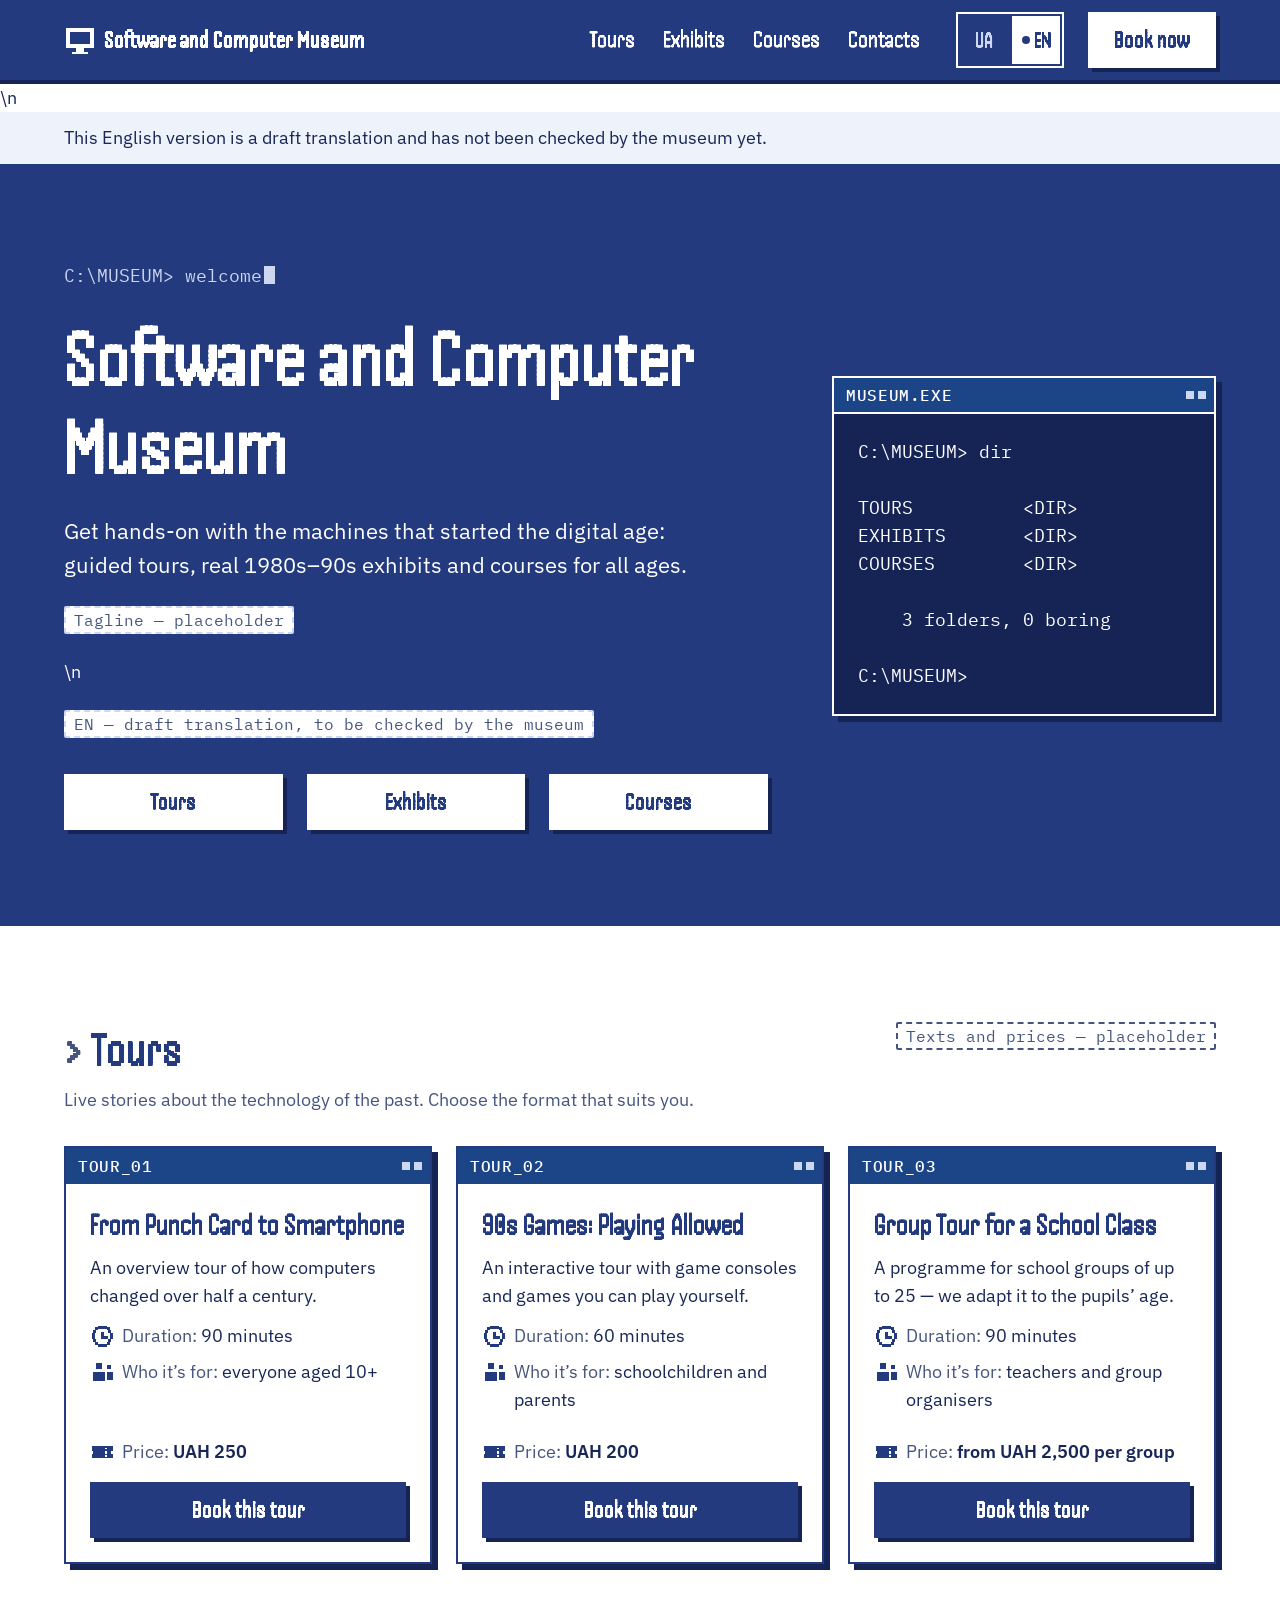
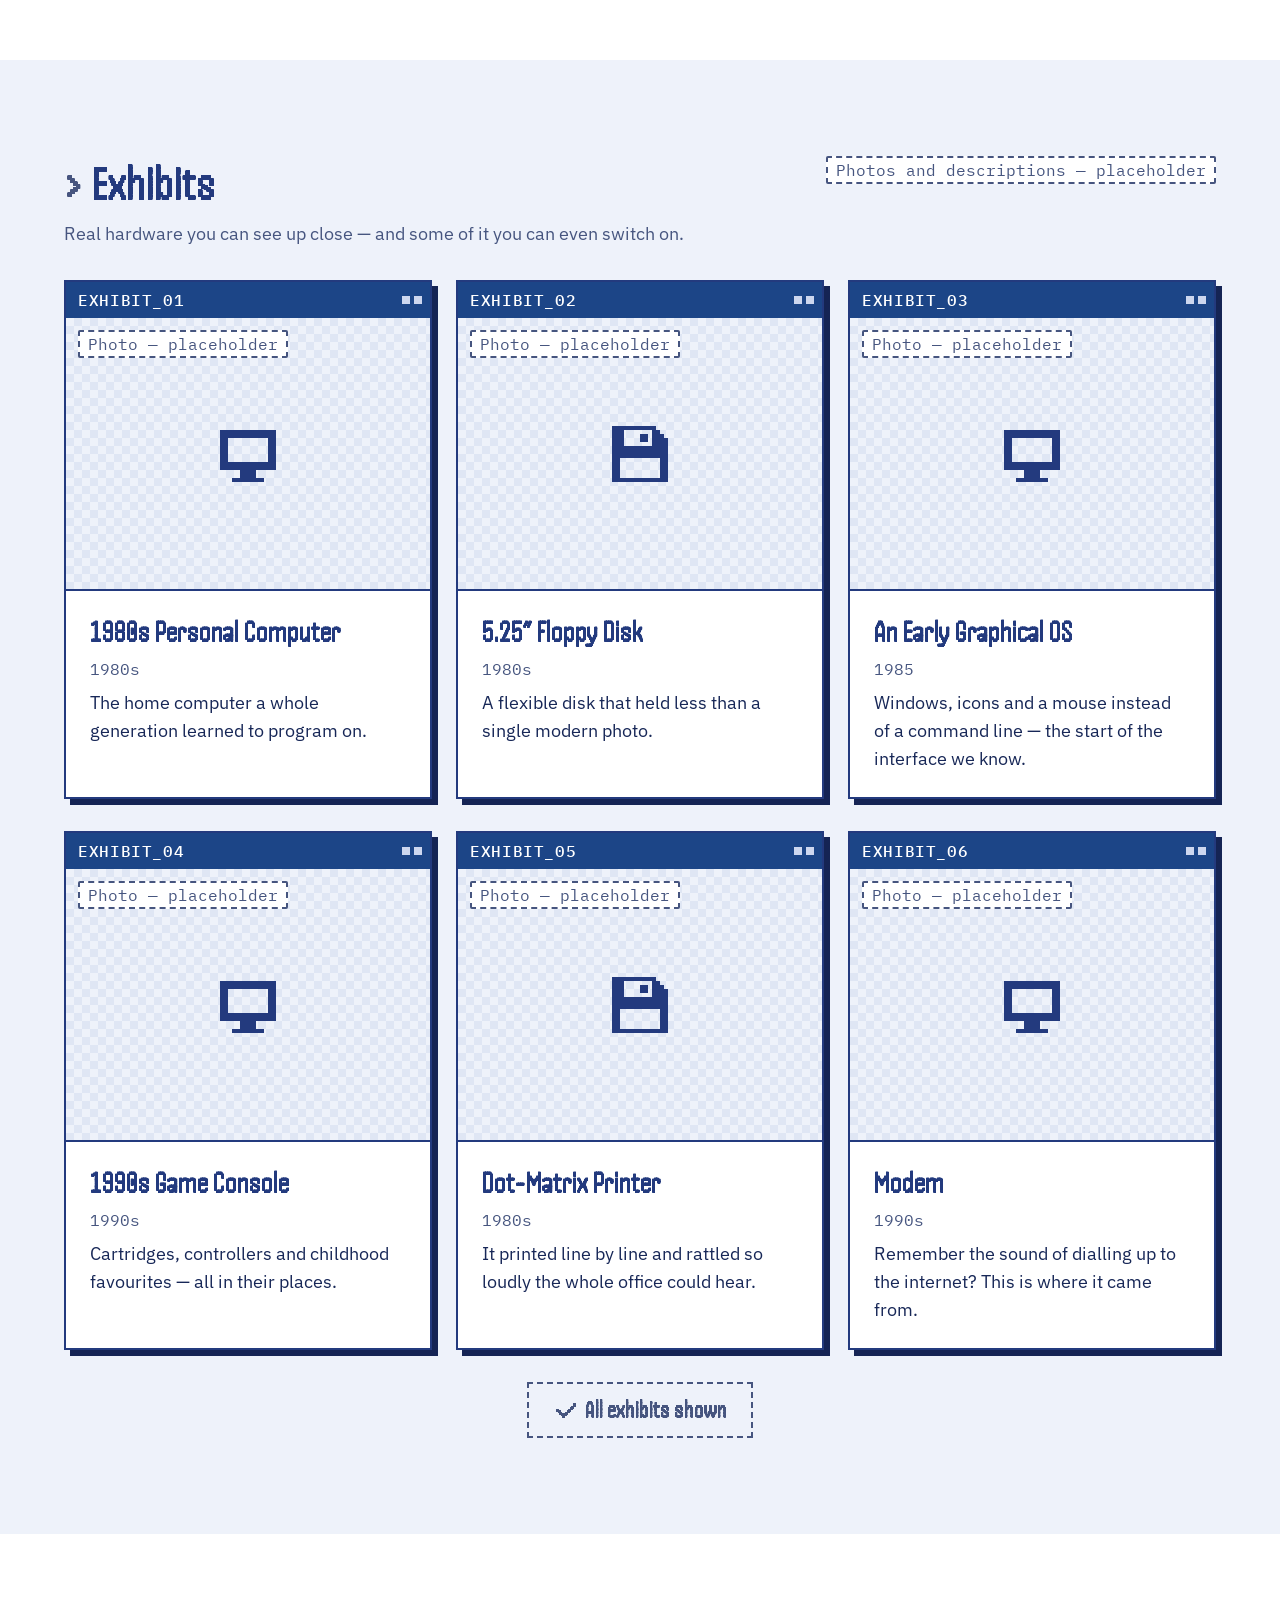
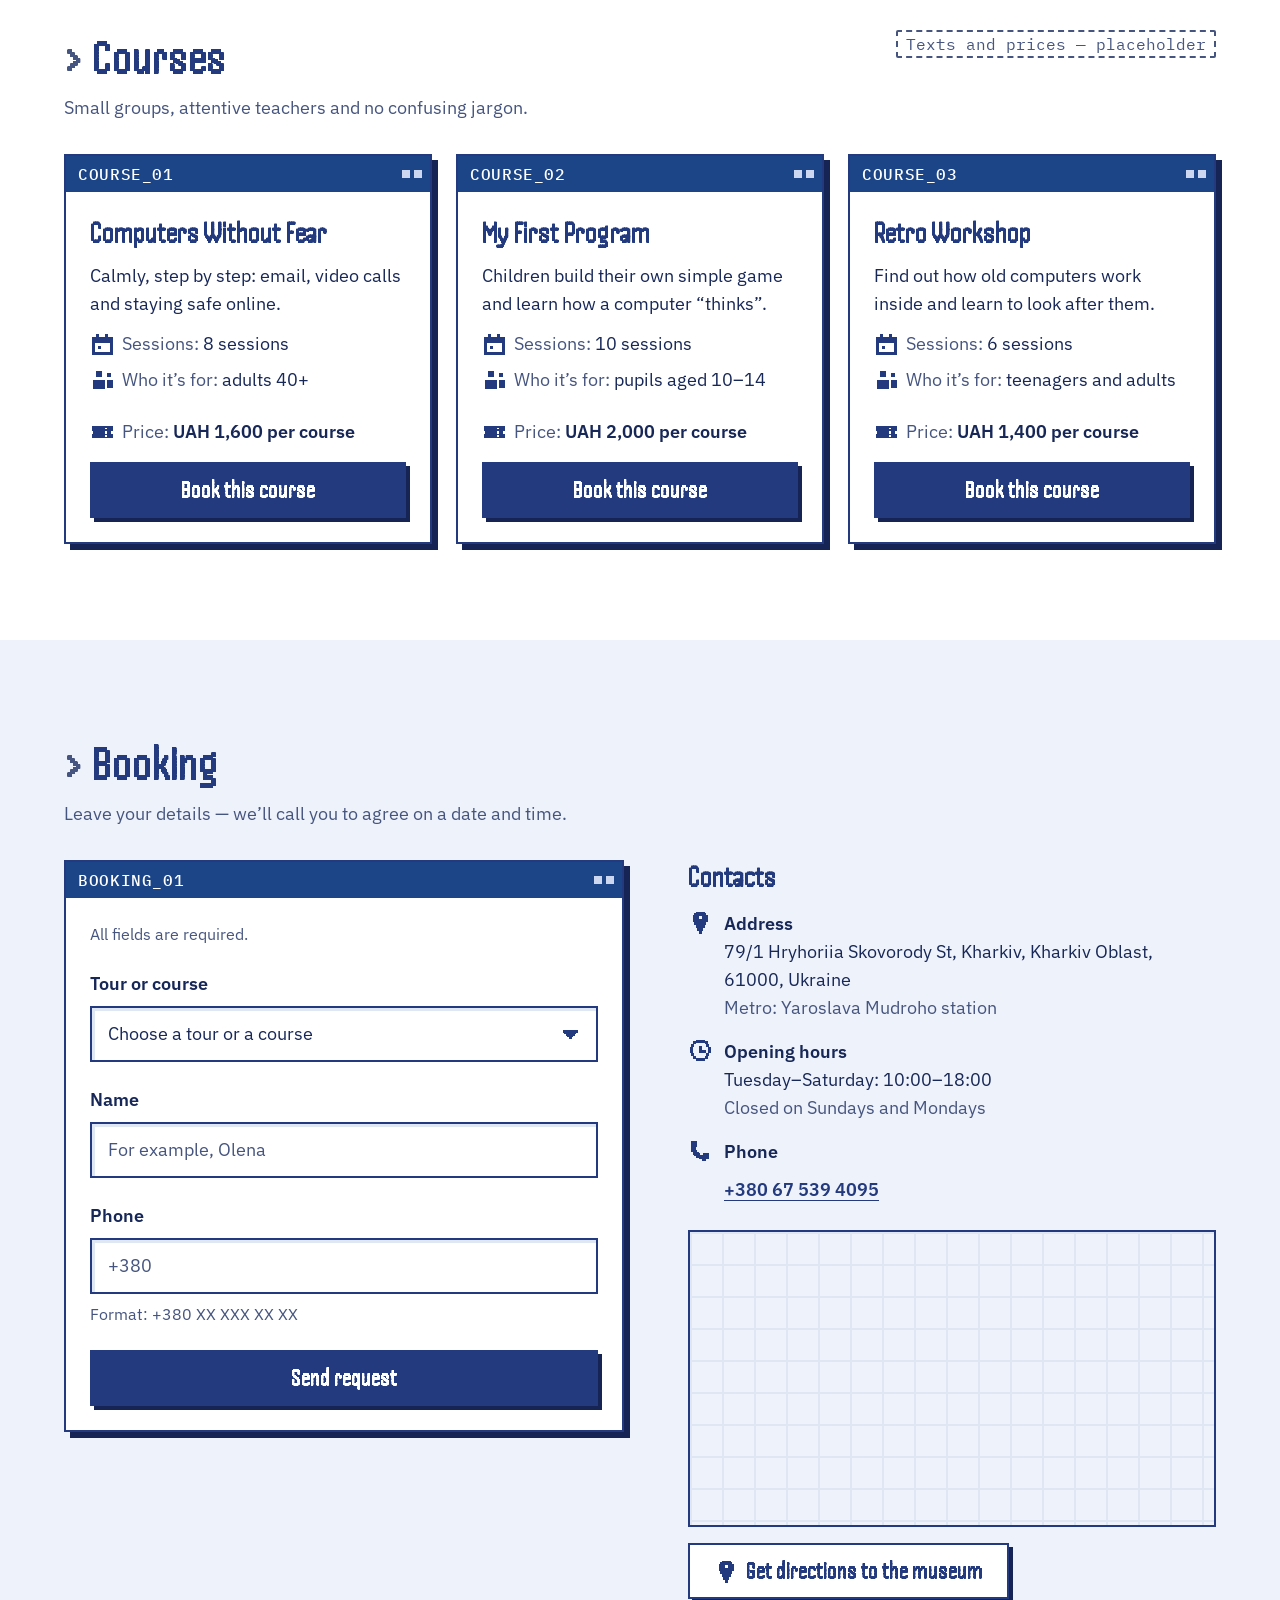
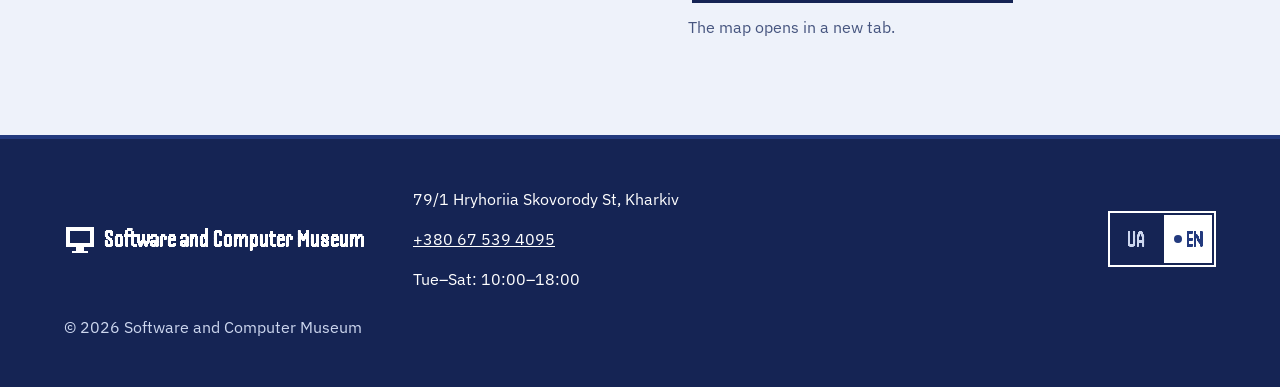
==== en/index.html @ 9ea46cd3 "Перша версія сторінки музею" ====
<!doctype html>
<html lang="en">
<head>
  <meta charset="utf-8">
  <meta name="viewport" content="width=device-width, initial-scale=1">
  <title>Software and Computer Museum — tours, exhibits and courses</title>
  <meta name="description" content="Guided tours, real 1980s–90s exhibits and courses for all ages at the Software and Computer Museum.">
  <link rel="alternate" hreflang="uk" href="../index.html">
  <link rel="alternate" hreflang="en" href="index.html">
  <link rel="preconnect" href="https://fonts.googleapis.com">
  <link rel="preconnect" href="https://fonts.gstatic.com" crossorigin>
  <link rel="stylesheet" href="https://fonts.googleapis.com/css2?family=IBM+Plex+Mono:wght@400;500&family=IBM+Plex+Sans:wght@400;600&family=Handjet:wght@400..700&display=swap">
  <link rel="stylesheet" href="../css/tokens.css">
  <link rel="stylesheet" href="../css/bundle.css">
  <link rel="stylesheet" href="../css/site.css">
  <script src="../js/nav.js" defer></script>
  <script src="../js/exhibits.js" defer></script>
  <script src="../js/signup.js" defer></script>
</head>
<body>
<div class="scm" id="top">
<a class="mus-skip" href="#main">Skip to main content</a>

<!-- ============ 1. Шапка ============ -->
<header class="scm-header scm-on-brand">
  <div class="scm-header__inner">
    <a class="scm-logo" href="#top" aria-label="Software and Computer Museum — back to top">
      <svg class="mus-ico mus-ico--lg" viewBox="0 0 16 16" fill="currentColor" aria-hidden="true"><path d="M1 2h14v10H1zM3 4v6h10V4zM6 12h4v2H6zM4 14h8v1H4z"/></svg>
      <span>Software and Computer Museum</span>
    </a>
    <nav class="scm-nav" aria-label="Page sections">
      <a href="#tours">Tours</a>
      <a href="#exhibits">Exhibits</a>
      <a href="#courses">Courses</a>
      <a href="#contacts">Contacts</a>
    </nav>
    <div class="scm-lang" role="group" aria-label="Site language">
      <a href="../index.html" hreflang="uk" lang="uk" aria-label="UA — Ukrainian">UA</a>
      <a href="index.html" aria-current="page" aria-label="EN — English">EN</a>
    </div>
    <a class="scm-btn scm-btn--inverse scm-header__cta" href="#signup" aria-label="Book a tour or a course">Book now</a>
    <button type="button" class="scm-btn scm-btn--inverse scm-menu-btn" aria-expanded="false" aria-controls="mobile-nav">
      <svg class="mus-ico" viewBox="0 0 16 16" fill="currentColor" aria-hidden="true"><path d="M2 3h12v2H2zM2 7h12v2H2zM2 11h12v2H2z"/></svg>
      <span>Menu</span>
    </button>
  </div>
  <nav class="mus-mobile-nav" id="mobile-nav" aria-label="Menu" hidden>
    <a href="#tours">Tours</a>
    <a href="#exhibits">Exhibits</a>
    <a href="#courses">Courses</a>
    <a href="#contacts">Contacts</a>
    <a href="#signup">Book a tour or a course</a>
  </nav>
</header>

<main id="main" tabindex="-1">\n<p class="mus-lang-note">This English version is a draft translation and has not been checked by the museum yet.</p>

<!-- ============ 2. Перший екран ============ -->
<section class="scm-hero scm-on-brand" aria-labelledby="hero-title">
  <div class="mus-hero-grid">
    <div class="scm-hero__inner">
      <p class="scm-prompt" aria-hidden="true">C:\MUSEUM&gt; welcome<span class="scm-cursor"></span></p>
      <h1 class="scm-hero__title" id="hero-title">Software and Computer Museum</h1>
      <p class="scm-hero__lead">Get hands-on with the machines that started the digital age: guided tours, real 1980s–90s exhibits and courses for all ages.</p>
      <span class="scm-placeholder-tag">Tagline — placeholder</span>\n      <span class="scm-placeholder-tag">EN — draft translation, to be checked by the museum</span>
      <div class="scm-hero__actions">
        <a class="scm-btn scm-btn--inverse" href="#tours">Tours</a>
        <a class="scm-btn scm-btn--inverse" href="#exhibits">Exhibits</a>
        <a class="scm-btn scm-btn--inverse" href="#courses">Courses</a>
      </div>
    </div>
    <div class="scm-window mus-terminal" aria-hidden="true">
      <div class="scm-window__bar"><span>MUSEUM.EXE</span><span class="scm-window__controls"><span></span><span></span></span></div>
<pre>C:\MUSEUM&gt; dir

TOURS          &lt;DIR&gt;
EXHIBITS       &lt;DIR&gt;
COURSES        &lt;DIR&gt;

    3 folders, 0 boring

C:\MUSEUM&gt; </pre>
    </div>
  </div>
</section>

<!-- ============ 3. Екскурсії ============ -->
<section class="scm-section" id="tours" aria-labelledby="tours-title">
  <div class="scm-container">
    <div class="mus-head-row">
      <div class="scm-section__head">
        <h2 class="scm-section__title" id="tours-title">Tours</h2>
        <p class="scm-section__lead">Live stories about the technology of the past. Choose the format that suits you.</p>
      </div>
      <span class="scm-placeholder-tag">Texts and prices — placeholder</span>
    </div>
    <div class="scm-grid">

      <article class="scm-window">
        <div class="scm-window__bar" aria-hidden="true"><span>TOUR_01</span><span class="scm-window__controls"><span></span><span></span></span></div>
        <div class="scm-window__body">
          <h3 class="scm-window__title">From Punch Card to Smartphone</h3>
          <p>An overview tour of how computers changed over half a century.</p>
          <ul class="scm-meta">
            <li><svg class="mus-ico" viewBox="0 0 16 16" fill="currentColor" aria-hidden="true"><path d="M5 1h6v1h2v2h1v2h1v4h-1v2h-1v2h-2v1H5v-1H3v-2H2v-2H1V6h1V4h1V2h2zM5 3v1H4v2H3v4h1v2h1v1h6v-1h1v-2h1V6h-1V4h-1V3zM7 5h2v3h3v2H7z"/></svg><span><span class="scm-meta__label">Duration:</span> 90 minutes</span></li>
            <li><svg class="mus-ico" viewBox="0 0 16 16" fill="currentColor" aria-hidden="true"><path d="M4 2h4v4H4zM2 8h8v6H2zM11 3h3v3h-3zM11 8h4v5h-4z"/></svg><span><span class="scm-meta__label">Who it’s for:</span> everyone aged 10+</span></li>
          </ul>
          <div class="scm-window__footer">
            <p class="scm-price"><svg class="mus-ico" viewBox="0 0 16 16" fill="currentColor" aria-hidden="true"><path d="M1 4h14v3h-1v2h1v3H1V9h1V7H1zM10 5v1h1V5zM10 7v2h1V7zM10 10v1h1v-1z"/></svg><span><span class="scm-meta__label">Price:</span> UAH 250</span></p>
            <a class="scm-btn scm-btn--primary scm-btn--block" href="#signup" data-direction="tour-1" aria-label="Book the tour “From Punch Card to Smartphone”">Book this tour</a>
          </div>
        </div>
      </article>

      <article class="scm-window">
        <div class="scm-window__bar" aria-hidden="true"><span>TOUR_02</span><span class="scm-window__controls"><span></span><span></span></span></div>
        <div class="scm-window__body">
          <h3 class="scm-window__title">90s Games: Playing Allowed</h3>
          <p>An interactive tour with game consoles and games you can play yourself.</p>
          <ul class="scm-meta">
            <li><svg class="mus-ico" viewBox="0 0 16 16" fill="currentColor" aria-hidden="true"><path d="M5 1h6v1h2v2h1v2h1v4h-1v2h-1v2h-2v1H5v-1H3v-2H2v-2H1V6h1V4h1V2h2zM5 3v1H4v2H3v4h1v2h1v1h6v-1h1v-2h1V6h-1V4h-1V3zM7 5h2v3h3v2H7z"/></svg><span><span class="scm-meta__label">Duration:</span> 60 minutes</span></li>
            <li><svg class="mus-ico" viewBox="0 0 16 16" fill="currentColor" aria-hidden="true"><path d="M4 2h4v4H4zM2 8h8v6H2zM11 3h3v3h-3zM11 8h4v5h-4z"/></svg><span><span class="scm-meta__label">Who it’s for:</span> schoolchildren and parents</span></li>
          </ul>
          <div class="scm-window__footer">
            <p class="scm-price"><svg class="mus-ico" viewBox="0 0 16 16" fill="currentColor" aria-hidden="true"><path d="M1 4h14v3h-1v2h1v3H1V9h1V7H1zM10 5v1h1V5zM10 7v2h1V7zM10 10v1h1v-1z"/></svg><span><span class="scm-meta__label">Price:</span> UAH 200</span></p>
            <a class="scm-btn scm-btn--primary scm-btn--block" href="#signup" data-direction="tour-2" aria-label="Book the tour “90s Games”">Book this tour</a>
          </div>
        </div>
      </article>

      <article class="scm-window">
        <div class="scm-window__bar" aria-hidden="true"><span>TOUR_03</span><span class="scm-window__controls"><span></span><span></span></span></div>
        <div class="scm-window__body">
          <h3 class="scm-window__title">Group Tour for a School Class</h3>
          <p>A programme for school groups of up to 25 — we adapt it to the pupils’ age.</p>
          <ul class="scm-meta">
            <li><svg class="mus-ico" viewBox="0 0 16 16" fill="currentColor" aria-hidden="true"><path d="M5 1h6v1h2v2h1v2h1v4h-1v2h-1v2h-2v1H5v-1H3v-2H2v-2H1V6h1V4h1V2h2zM5 3v1H4v2H3v4h1v2h1v1h6v-1h1v-2h1V6h-1V4h-1V3zM7 5h2v3h3v2H7z"/></svg><span><span class="scm-meta__label">Duration:</span> 90 minutes</span></li>
            <li><svg class="mus-ico" viewBox="0 0 16 16" fill="currentColor" aria-hidden="true"><path d="M4 2h4v4H4zM2 8h8v6H2zM11 3h3v3h-3zM11 8h4v5h-4z"/></svg><span><span class="scm-meta__label">Who it’s for:</span> teachers and group organisers</span></li>
          </ul>
          <div class="scm-window__footer">
            <p class="scm-price"><svg class="mus-ico" viewBox="0 0 16 16" fill="currentColor" aria-hidden="true"><path d="M1 4h14v3h-1v2h1v3H1V9h1V7H1zM10 5v1h1V5zM10 7v2h1V7zM10 10v1h1v-1z"/></svg><span><span class="scm-meta__label">Price:</span> from UAH 2,500 per group</span></p>
            <a class="scm-btn scm-btn--primary scm-btn--block" href="#signup" data-direction="tour-3" aria-label="Book the group tour for a school class">Book this tour</a>
          </div>
        </div>
      </article>

    </div>
  </div>
</section>

<!-- ============ 4. Експонати ============ -->
<section class="scm-section scm-section--tint" id="exhibits" aria-labelledby="exhibits-title">
  <div class="scm-container">
    <div class="mus-head-row">
      <div class="scm-section__head">
        <h2 class="scm-section__title" id="exhibits-title">Exhibits</h2>
        <p class="scm-section__lead">Real hardware you can see up close — and some of it you can even switch on.</p>
      </div>
      <span class="scm-placeholder-tag">Photos and descriptions — placeholder</span>
    </div>
    <div class="scm-grid" id="exhibits-grid">

      <article class="scm-window">
        <div class="scm-window__bar" aria-hidden="true"><span>EXHIBIT_01</span><span class="scm-window__controls"><span></span><span></span></span></div>
        <div class="mus-exhibit">
          <div class="scm-exhibit__photo" role="img" aria-label="A 1980s personal computer with keyboard and monitor on display at the museum"><span class="scm-placeholder-tag">Photo — placeholder</span><svg class="mus-ico mus-ico--xl" viewBox="0 0 16 16" fill="currentColor" aria-hidden="true"><path d="M1 2h14v10H1zM3 4v6h10V4zM6 12h4v2H6zM4 14h8v1H4z"/></svg></div>
          <div class="scm-window__body">
            <h3 class="scm-window__title">1980s Personal Computer</h3>
            <p class="scm-exhibit__year">1980s</p>
            <p>The home computer a whole generation learned to program on.</p>
          </div>
        </div>
      </article>

      <article class="scm-window">
        <div class="scm-window__bar" aria-hidden="true"><span>EXHIBIT_02</span><span class="scm-window__controls"><span></span><span></span></span></div>
        <div class="mus-exhibit">
          <div class="scm-exhibit__photo" role="img" aria-label="A 5.25″ floppy disk in a paper sleeve on display at the museum"><span class="scm-placeholder-tag">Photo — placeholder</span><svg class="mus-ico mus-ico--xl" viewBox="0 0 16 16" fill="currentColor" aria-hidden="true"><path d="M1 1h11v1h1v1h1v1h1v11H1zM4 2v4h7V2zM3 9v5h10V9zM8 3h2v2H8z"/></svg></div>
          <div class="scm-window__body">
            <h3 class="scm-window__title">5.25″ Floppy Disk</h3>
            <p class="scm-exhibit__year">1980s</p>
            <p>A flexible disk that held less than a single modern photo.</p>
          </div>
        </div>
      </article>

      <article class="scm-window">
        <div class="scm-window__bar" aria-hidden="true"><span>EXHIBIT_03</span><span class="scm-window__controls"><span></span><span></span></span></div>
        <div class="mus-exhibit">
          <div class="scm-exhibit__photo" role="img" aria-label="A computer screen with an early graphical operating system: windows, icons and a mouse pointer"><span class="scm-placeholder-tag">Photo — placeholder</span><svg class="mus-ico mus-ico--xl" viewBox="0 0 16 16" fill="currentColor" aria-hidden="true"><path d="M1 2h14v10H1zM3 4v6h10V4zM6 12h4v2H6zM4 14h8v1H4z"/></svg></div>
          <div class="scm-window__body">
            <h3 class="scm-window__title">An Early Graphical OS</h3>
            <p class="scm-exhibit__year">1985</p>
            <p>Windows, icons and a mouse instead of a command line — the start of the interface we know.</p>
          </div>
        </div>
      </article>

      <article class="scm-window">
        <div class="scm-window__bar" aria-hidden="true"><span>EXHIBIT_04</span><span class="scm-window__controls"><span></span><span></span></span></div>
        <div class="mus-exhibit">
          <div class="scm-exhibit__photo" role="img" aria-label="A 1990s game console with two controllers and a cartridge on display at the museum"><span class="scm-placeholder-tag">Photo — placeholder</span><svg class="mus-ico mus-ico--xl" viewBox="0 0 16 16" fill="currentColor" aria-hidden="true"><path d="M1 2h14v10H1zM3 4v6h10V4zM6 12h4v2H6zM4 14h8v1H4z"/></svg></div>
          <div class="scm-window__body">
            <h3 class="scm-window__title">1990s Game Console</h3>
            <p class="scm-exhibit__year">1990s</p>
            <p>Cartridges, controllers and childhood favourites — all in their places.</p>
          </div>
        </div>
      </article>

      <article class="scm-window">
        <div class="scm-window__bar" aria-hidden="true"><span>EXHIBIT_05</span><span class="scm-window__controls"><span></span><span></span></span></div>
        <div class="mus-exhibit">
          <div class="scm-exhibit__photo" role="img" aria-label="A dot-matrix printer with continuous perforated paper on display at the museum"><span class="scm-placeholder-tag">Photo — placeholder</span><svg class="mus-ico mus-ico--xl" viewBox="0 0 16 16" fill="currentColor" aria-hidden="true"><path d="M1 1h11v1h1v1h1v1h1v11H1zM4 2v4h7V2zM3 9v5h10V9zM8 3h2v2H8z"/></svg></div>
          <div class="scm-window__body">
            <h3 class="scm-window__title">Dot-Matrix Printer</h3>
            <p class="scm-exhibit__year">1980s</p>
            <p>It printed line by line and rattled so loudly the whole office could hear.</p>
          </div>
        </div>
      </article>

      <article class="scm-window">
        <div class="scm-window__bar" aria-hidden="true"><span>EXHIBIT_06</span><span class="scm-window__controls"><span></span><span></span></span></div>
        <div class="mus-exhibit">
          <div class="scm-exhibit__photo" role="img" aria-label="A 1990s external modem with a phone cable on display at the museum"><span class="scm-placeholder-tag">Photo — placeholder</span><svg class="mus-ico mus-ico--xl" viewBox="0 0 16 16" fill="currentColor" aria-hidden="true"><path d="M1 2h14v10H1zM3 4v6h10V4zM6 12h4v2H6zM4 14h8v1H4z"/></svg></div>
          <div class="scm-window__body">
            <h3 class="scm-window__title">Modem</h3>
            <p class="scm-exhibit__year">1990s</p>
            <p>Remember the sound of dialling up to the internet? This is where it came from.</p>
          </div>
        </div>
      </article>

      <!-- Add exhibits beyond six here with class mus-exhibit-extra and the hidden attribute:
           the "Show more exhibits" button reveals them (js/exhibits.js). -->
    </div>
    <div class="mus-more">
      <button type="button" class="scm-btn scm-btn--secondary" id="exhibits-more" aria-controls="exhibits-grid" aria-disabled="true"
              data-label-more="Show more exhibits" data-label-done="All exhibits shown">
        <svg class="mus-ico" viewBox="0 0 16 16" fill="currentColor" aria-hidden="true"><path d="M13 3h2v3h-1v1h-1v1h-1v1h-1v1h-1v1H9v1H8v1H6v-1H5v-1H4v-1H3V9H2V7h2v1h1v1h1v1h2V9h1V8h1V7h1V6h1V5h1z"/></svg>
        <span>All exhibits shown</span>
      </button>
    </div>
  </div>
</section>

<!-- ============ 5. Курси ============ -->
<section class="scm-section" id="courses" aria-labelledby="courses-title">
  <div class="scm-container">
    <div class="mus-head-row">
      <div class="scm-section__head">
        <h2 class="scm-section__title" id="courses-title">Courses</h2>
        <p class="scm-section__lead">Small groups, attentive teachers and no confusing jargon.</p>
      </div>
      <span class="scm-placeholder-tag">Texts and prices — placeholder</span>
    </div>
    <div class="scm-grid">

      <article class="scm-window">
        <div class="scm-window__bar" aria-hidden="true"><span>COURSE_01</span><span class="scm-window__controls"><span></span><span></span></span></div>
        <div class="scm-window__body">
          <h3 class="scm-window__title">Computers Without Fear</h3>
          <p>Calmly, step by step: email, video calls and staying safe online.</p>
          <ul class="scm-meta">
            <li><svg class="mus-ico" viewBox="0 0 16 16" fill="currentColor" aria-hidden="true"><path d="M1 3h14v12H1zM3 7v6h10V7zM4 1h2v3H4zM10 1h2v3h-2zM5 9h2v2H5z"/></svg><span><span class="scm-meta__label">Sessions:</span> 8 sessions</span></li>
            <li><svg class="mus-ico" viewBox="0 0 16 16" fill="currentColor" aria-hidden="true"><path d="M4 2h4v4H4zM2 8h8v6H2zM11 3h3v3h-3zM11 8h4v5h-4z"/></svg><span><span class="scm-meta__label">Who it’s for:</span> adults 40+</span></li>
          </ul>
          <div class="scm-window__footer">
            <p class="scm-price"><svg class="mus-ico" viewBox="0 0 16 16" fill="currentColor" aria-hidden="true"><path d="M1 4h14v3h-1v2h1v3H1V9h1V7H1zM10 5v1h1V5zM10 7v2h1V7zM10 10v1h1v-1z"/></svg><span><span class="scm-meta__label">Price:</span> UAH 1,600 per course</span></p>
            <a class="scm-btn scm-btn--primary scm-btn--block" href="#signup" data-direction="course-1" aria-label="Book the course “Computers Without Fear”">Book this course</a>
          </div>
        </div>
      </article>

      <article class="scm-window">
        <div class="scm-window__bar" aria-hidden="true"><span>COURSE_02</span><span class="scm-window__controls"><span></span><span></span></span></div>
        <div class="scm-window__body">
          <h3 class="scm-window__title">My First Program</h3>
          <p>Children build their own simple game and learn how a computer “thinks”.</p>
          <ul class="scm-meta">
            <li><svg class="mus-ico" viewBox="0 0 16 16" fill="currentColor" aria-hidden="true"><path d="M1 3h14v12H1zM3 7v6h10V7zM4 1h2v3H4zM10 1h2v3h-2zM5 9h2v2H5z"/></svg><span><span class="scm-meta__label">Sessions:</span> 10 sessions</span></li>
            <li><svg class="mus-ico" viewBox="0 0 16 16" fill="currentColor" aria-hidden="true"><path d="M4 2h4v4H4zM2 8h8v6H2zM11 3h3v3h-3zM11 8h4v5h-4z"/></svg><span><span class="scm-meta__label">Who it’s for:</span> pupils aged 10–14</span></li>
          </ul>
          <div class="scm-window__footer">
            <p class="scm-price"><svg class="mus-ico" viewBox="0 0 16 16" fill="currentColor" aria-hidden="true"><path d="M1 4h14v3h-1v2h1v3H1V9h1V7H1zM10 5v1h1V5zM10 7v2h1V7zM10 10v1h1v-1z"/></svg><span><span class="scm-meta__label">Price:</span> UAH 2,000 per course</span></p>
            <a class="scm-btn scm-btn--primary scm-btn--block" href="#signup" data-direction="course-2" aria-label="Book the course “My First Program”">Book this course</a>
          </div>
        </div>
      </article>

      <article class="scm-window">
        <div class="scm-window__bar" aria-hidden="true"><span>COURSE_03</span><span class="scm-window__controls"><span></span><span></span></span></div>
        <div class="scm-window__body">
          <h3 class="scm-window__title">Retro Workshop</h3>
          <p>Find out how old computers work inside and learn to look after them.</p>
          <ul class="scm-meta">
            <li><svg class="mus-ico" viewBox="0 0 16 16" fill="currentColor" aria-hidden="true"><path d="M1 3h14v12H1zM3 7v6h10V7zM4 1h2v3H4zM10 1h2v3h-2zM5 9h2v2H5z"/></svg><span><span class="scm-meta__label">Sessions:</span> 6 sessions</span></li>
            <li><svg class="mus-ico" viewBox="0 0 16 16" fill="currentColor" aria-hidden="true"><path d="M4 2h4v4H4zM2 8h8v6H2zM11 3h3v3h-3zM11 8h4v5h-4z"/></svg><span><span class="scm-meta__label">Who it’s for:</span> teenagers and adults</span></li>
          </ul>
          <div class="scm-window__footer">
            <p class="scm-price"><svg class="mus-ico" viewBox="0 0 16 16" fill="currentColor" aria-hidden="true"><path d="M1 4h14v3h-1v2h1v3H1V9h1V7H1zM10 5v1h1V5zM10 7v2h1V7zM10 10v1h1v-1z"/></svg><span><span class="scm-meta__label">Price:</span> UAH 1,400 per course</span></p>
            <a class="scm-btn scm-btn--primary scm-btn--block" href="#signup" data-direction="course-3" aria-label="Book the course “Retro Workshop”">Book this course</a>
          </div>
        </div>
      </article>

    </div>
  </div>
</section>

<!-- ============ 6–7. Форма запису + Контакти ============ -->
<section class="scm-section scm-section--tint" id="signup" aria-labelledby="signup-title">
  <div class="scm-container">
    <div class="scm-section__head">
      <h2 class="scm-section__title" id="signup-title">Booking</h2>
      <p class="scm-section__lead">Leave your details — we’ll call you to agree on a date and time.</p>
    </div>
    <div class="mus-signup">

      <div class="scm-window">
        <div class="scm-window__bar" aria-hidden="true"><span>BOOKING_01</span><span class="scm-window__controls"><span></span><span></span></span></div>
        <div class="scm-window__body">
          <form class="scm-form" id="signup-form" novalidate aria-busy="false"
                data-msg-direction="Please choose a tour or a course."
                data-msg-name="Please enter your name."
                data-msg-phone="Check the number: +380 XX XXX XX XX"
                data-label-submit="Send request"
                data-label-retry="Send request again">
            <p class="scm-field__hint">All fields are required.</p>

            <div class="scm-field" data-field="direction">
              <label class="scm-field__label" for="f-direction">Tour or course</label>
              <div class="mus-select">
                <select class="scm-select" id="f-direction" name="direction" aria-required="true" aria-invalid="false">
                  <option value="">Choose a tour or a course</option>
                  <optgroup label="Tours">
                    <option value="tour-1">Tour: From Punch Card to Smartphone</option>
                    <option value="tour-2">Tour: 90s Games</option>
                    <option value="tour-3">Tour: Group tour for a class</option>
                  </optgroup>
                  <optgroup label="Courses">
                    <option value="course-1">Course: Computers Without Fear</option>
                    <option value="course-2">Course: My First Program</option>
                    <option value="course-3">Course: Retro Workshop</option>
                  </optgroup>
                </select>
                <svg class="mus-ico" viewBox="0 0 16 16" fill="currentColor" aria-hidden="true"><path d="M3 5h10v2h-1v1h-1v1h-1v1H9v1H7v-1H6V9H5V8H4V7H3z"/></svg>
              </div>
              <p class="scm-field__hint" id="f-direction-hint" hidden>Selected from the card — change it if needed.</p>
            </div>

            <div class="scm-field" data-field="name">
              <label class="scm-field__label" for="f-name">Name</label>
              <input class="scm-input" id="f-name" name="name" type="text" autocomplete="name" placeholder="For example, Olena" aria-required="true" aria-invalid="false">
            </div>

            <div class="scm-field" data-field="phone">
              <label class="scm-field__label" for="f-phone">Phone</label>
              <input class="scm-input" id="f-phone" name="phone" type="tel" inputmode="tel" autocomplete="tel" placeholder="+380" aria-required="true" aria-invalid="false" aria-describedby="f-phone-hint">
              <p class="scm-field__hint" id="f-phone-hint">Format: +380 XX XXX XX XX</p>
            </div>

            <p class="scm-form__fail" id="f-fail" role="alert" hidden><svg class="mus-ico" viewBox="0 0 16 16" fill="currentColor" aria-hidden="true"><path d="M7 1h2v2h1v2h1v2h1v2h1v2h1v4H2v-4h1V9h1V7h1V5h1V3h1zM7 5v4h2V5zM7 11v2h2v-2z"/></svg><span>We couldn’t send your request. Your details are saved — please try again or call us: <a href="tel:+380675394095">+380 67 539 4095</a>.</span></p>

            <p class="mus-sr" role="status" id="f-status"></p>
            <button type="submit" class="scm-btn scm-btn--primary scm-btn--block" id="f-submit">Send request</button>
            <button type="button" class="scm-btn scm-btn--primary scm-btn--block" id="f-sending" aria-disabled="true" hidden><svg class="mus-ico" viewBox="0 0 16 16" fill="currentColor" aria-hidden="true"><path d="M5 1h6v1h2v2h1v2h1v4h-1v2h-1v2h-2v1H5v-1H3v-2H2v-2H1V6h1V4h1V2h2zM5 3v1H4v2H3v4h1v2h1v1h6v-1h1v-2h1V6h-1V4h-1V3zM7 5h2v3h3v2H7z"/></svg><span>Sending your request…</span></button>
          </form>

          <div id="signup-success" hidden>
            <div class="scm-success" role="status" tabindex="-1">
              <svg class="mus-ico mus-ico--lg" viewBox="0 0 16 16" fill="currentColor" aria-hidden="true"><path d="M13 3h2v3h-1v1h-1v1h-1v1h-1v1h-1v1H9v1H8v1H6v-1H5v-1H4v-1H3V9H2V7h2v1h1v1h1v1h2V9h1V8h1V7h1V6h1V5h1z"/></svg>
              <div>
                <p class="scm-success__title">Thank you!</p>
                <p>We’ll call you back soon.</p>
              </div>
            </div>
            <button type="button" class="scm-btn scm-btn--secondary mus-again" id="signup-again">Send another request</button>
          </div>
        </div>
      </div>

      <div class="scm-contacts" id="contacts">
        <h3 class="mus-contacts-title">Contacts</h3>
        <ul class="mus-contacts-list">
          <li><svg class="mus-ico" viewBox="0 0 16 16" fill="currentColor" aria-hidden="true"><path d="M5 1h6v1h1v1h1v5h-1v2h-1v2h-1v2H9v2H7v-2H6v-2H5v-2H4V8H3V3h1V2h1zM7 4v2h2V4z"/></svg><span><span class="mus-label">Address</span>79/1 Hryhoriia Skovorody St, Kharkiv, Kharkiv Oblast, 61000, Ukraine<br><span class="mus-muted">Metro: Yaroslava Mudroho station</span></span></li>
          <li><svg class="mus-ico" viewBox="0 0 16 16" fill="currentColor" aria-hidden="true"><path d="M5 1h6v1h2v2h1v2h1v4h-1v2h-1v2h-2v1H5v-1H3v-2H2v-2H1V6h1V4h1V2h2zM5 3v1H4v2H3v4h1v2h1v1h6v-1h1v-2h1V6h-1V4h-1V3zM7 5h2v3h3v2H7z"/></svg><span><span class="mus-label">Opening hours</span>Tuesday–Saturday: 10:00–18:00<br><span class="mus-muted">Closed on Sundays and Mondays</span></span></li>
          <li><svg class="mus-ico" viewBox="0 0 16 16" fill="currentColor" aria-hidden="true"><path d="M2 2h4v4H5v2h1v1h1v1h1v1h2v-1h4v4h-2v1H9v-1H7v-1H5v-1H4v-1H3v-2H2z"/></svg><span><span class="mus-label">Phone</span><a href="tel:+380675394095" aria-label="Call: +380 67 539 4095">+380 67 539 4095</a></span></li>
        </ul>
        <div class="scm-map">
          <iframe title="Map: Software and Computer Museum, 79/1 Hryhoriia Skovorody St, Kharkiv"
            src="https://maps.google.com/maps?q=%D0%B2%D1%83%D0%BB.+%D0%93%D1%80%D0%B8%D0%B3%D0%BE%D1%80%D1%96%D1%8F+%D0%A1%D0%BA%D0%BE%D0%B2%D0%BE%D1%80%D0%BE%D0%B4%D0%B8+79%2F1+%D0%A5%D0%B0%D1%80%D0%BA%D1%96%D0%B2&amp;z=16&amp;hl=en&amp;output=embed"
            loading="lazy" referrerpolicy="no-referrer-when-downgrade"></iframe>
        </div>
        <a class="scm-btn scm-btn--secondary" href="https://www.google.com/maps/dir/?api=1&amp;destination=%D0%B2%D1%83%D0%BB.+%D0%93%D1%80%D0%B8%D0%B3%D0%BE%D1%80%D1%96%D1%8F+%D0%A1%D0%BA%D0%BE%D0%B2%D0%BE%D1%80%D0%BE%D0%B4%D0%B8+79%2F1+%D0%A5%D0%B0%D1%80%D0%BA%D1%96%D0%B2" target="_blank" rel="noopener" aria-describedby="route-hint" style="align-self: flex-start">
          <svg class="mus-ico" viewBox="0 0 16 16" fill="currentColor" aria-hidden="true"><path d="M5 1h6v1h1v1h1v5h-1v2h-1v2h-1v2H9v2H7v-2H6v-2H5v-2H4V8H3V3h1V2h1zM7 4v2h2V4z"/></svg>
          <span>Get directions to the museum</span>
        </a>
        <p class="scm-field__hint mus-route-hint" id="route-hint">The map opens in a new tab.</p>
      </div>

    </div>
  </div>
</section>
</main>

<!-- ============ 8. Підвал ============ -->
<footer class="scm-footer scm-on-brand">
  <div class="scm-footer__inner">
    <a class="scm-logo" href="#top" aria-label="Software and Computer Museum — back to top">
      <svg class="mus-ico mus-ico--lg" viewBox="0 0 16 16" fill="currentColor" aria-hidden="true"><path d="M1 2h14v10H1zM3 4v6h10V4zM6 12h4v2H6zM4 14h8v1H4z"/></svg>
      <span>Software and Computer Museum</span>
    </a>
    <div class="scm-footer__contacts">
      <span>79/1 Hryhoriia Skovorody St, Kharkiv</span>
      <a href="tel:+380675394095" aria-label="Call: +380 67 539 4095">+380 67 539 4095</a>
      <span>Tue–Sat: 10:00–18:00</span>
    </div>
    <div class="scm-lang mus-footer-lang" role="group" aria-label="Site language">
      <a href="../index.html" hreflang="uk" lang="uk" aria-label="UA — Ukrainian">UA</a>
      <a href="index.html" aria-current="page" aria-label="EN — English">EN</a>
    </div>
    <p class="scm-footer__copy">© 2026 Software and Computer Museum</p>
  </div>
</footer>

</div>
</body>
</html>
---- css/tokens.css ----
/* Software and Computer Museum — CSS variables generated from the design system's tokens.json.
   Do not edit values by hand: change tokens.json in the design system and regenerate. */
:root, [data-theme="light"] {
  --brand-primary: #233a7e;
  --brand-secondary: #1c4587;
  --brand-deep: #152454;
  --ink: #172757;
  --ink-muted: #46557f;
  --surface: #ffffff;
  --surface-tint: #eef2fa;
  --surface-tint-strong: #dfe6f4;
  --on-brand: #ffffff;
  --on-brand-muted: #cdd7ef;
  --line: var(--brand-primary);
  --line-soft: #8798c4;
  --focus: var(--brand-primary);
  --focus-on-brand: #ffffff;

  /* Purpose tokens, light theme */
  --bg: #ffffff;
  --card-surface: #ffffff;
  --card-titlebar: #1c4587;
  --text-primary: #233a7e;
  --text-secondary: #1c4587;
  --button-bg: #233a7e;
  --button-bg-hover: #ffffff;
  --button-text: #ffffff;
  --button-text-hover: #233a7e;
  --border: #233a7e;
  --focus-ring: #233a7e;
  --error: #233a7e;
  --success: #233a7e;

  --shadow-window: 6px 6px 0 #152454;
  --shadow-window-mobile: 4px 4px 0 #152454;
  --shadow-button: 4px 4px 0 #152454;
  --shadow-button-on-brand: 4px 4px 0 #152454;
  --shadow-inset: inset 3px 3px 0 #dfe6f4;
}

/* Purpose tokens, blue section theme */
[data-theme="blue"] {
  --bg: #233a7e;
  --card-surface: #ffffff;
  --card-titlebar: #1c4587;
  --text-primary: #ffffff;
  --text-secondary: #cdd7ef;
  --button-bg: #ffffff;
  --button-bg-hover: #233a7e;
  --button-text: #233a7e;
  --button-text-hover: #ffffff;
  --border: #ffffff;
  --focus-ring: #ffffff;
  --error: #ffffff;
  --success: #ffffff;
}

:root {
  --space-1: 4px;
  --space-2: 8px;
  --space-3: 12px;
  --space-4: 16px;
  --space-5: 24px;
  --space-6: 32px;
  --space-7: 48px;
  --space-8: 64px;
  --space-9: 96px;

  --radius-none: 0;
  --radius-sm: 2px;
  --radius-round: 50%;

  --tap-min: 48px;
  --border-control: 2px;
  --border-focus: 3px;
  --border-accent: 4px;
  --offset-xs: 2px;
  --underline-offset: 6px;
  --container-max: 1200px;
  --form-max: 560px;
  --control-height: 56px;
  --titlebar-height: 36px;
  --header-height: 80px;
  --header-height-mobile: 64px;
  --icon-sm: 24px;
  --icon-md: 32px;
  --icon-xl: 64px;
  --measure: 640px;
  --hero-title-max: 900px;
  --hero-actions-max: 840px;
  --tracking-mono: 0.04em;

  --bp-mobile: 360px;
  --bp-phone-wide: 480px;
  --bp-tablet: 768px;
  --bp-desktop: 1280px;

  --font-pixel: "Handjet", "Courier New", monospace;
  --font-sans: "IBM Plex Sans", "Segoe UI", Arial, sans-serif;
  --font-mono: "IBM Plex Mono", "Courier New", monospace;
}
---- css/bundle.css ----
@import url("https://fonts.googleapis.com/css2?family=IBM+Plex+Mono:wght@400;500&family=IBM+Plex+Sans:wght@400;600&family=Handjet:wght@400..700&display=swap");

/* Software and Computer Museum — component styles. Every colour, spacing and size comes from tokens.css.
   var(--token, value) fallbacks equal the token in tokens.json and only cover the time before tokens.css is regenerated.
   Font sizes and line heights are the type styles from tokens.json (text styles have no CSS variables).
   Media queries cannot read variables: 1279px = bp-desktop − 1, 767px = bp-tablet − 1. */

.scm, .scm *, .scm *::before, .scm *::after { box-sizing: border-box; }
.scm { font-family: var(--font-sans); font-size: 18px; line-height: 28px; color: var(--ink); background: var(--surface); margin: 0; }
.scm p { margin: 0; }
.scm img.scm-icon { width: var(--icon-sm, 24px); height: var(--icon-sm, 24px); image-rendering: pixelated; flex: none; display: block; }
.scm img.scm-icon--lg { width: var(--icon-md, 32px); height: var(--icon-md, 32px); }

/* ---------- Focus ---------- */
.scm :focus-visible { outline: var(--border-focus) solid var(--focus); outline-offset: var(--offset-xs, 2px); }
.scm-on-brand :focus-visible, .scm .scm-on-brand :focus-visible { outline-color: var(--focus-on-brand); }

/* ---------- Button ---------- */
.scm-btn {
  display: inline-flex; align-items: center; justify-content: center; gap: var(--space-2);
  min-height: var(--tap-min); padding: var(--space-3) var(--space-5);
  font-family: var(--font-pixel); font-size: 24px; line-height: 28px; font-weight: 600;
  border: var(--border-control) solid var(--brand-primary); border-radius: var(--radius-none);
  box-shadow: var(--shadow-button); cursor: pointer; text-decoration: none; white-space: normal; text-align: center;
  transition: transform .06s steps(1), box-shadow .06s steps(1);
}
.scm-btn:active { transform: translate(var(--space-1), var(--space-1)); box-shadow: none; }
/* Hover = inversion (10.62:1 between states), never a shift between the two brand blues (1.14:1) */
.scm-btn--primary { background: var(--brand-primary); color: var(--on-brand); }
.scm-btn--primary:hover { background: var(--surface); color: var(--brand-primary); }
.scm-btn--secondary { background: var(--surface); color: var(--brand-primary); }
.scm-btn--secondary:hover { background: var(--brand-primary); color: var(--on-brand); }
.scm-btn--inverse { background: var(--on-brand); color: var(--brand-primary); border-color: var(--on-brand); box-shadow: var(--shadow-button-on-brand); }
.scm-btn--inverse:hover { background: transparent; color: var(--on-brand); border-color: var(--on-brand); }
/* Secondary button on blue sections: outline in on-brand; hover inverts to a white fill */
.scm-btn--secondary-inverse { background: transparent; color: var(--on-brand); border-color: var(--on-brand); box-shadow: var(--shadow-button-on-brand); }
.scm-btn--secondary-inverse:hover { background: var(--on-brand); color: var(--brand-primary); border-color: var(--on-brand); }
/* Icons inside buttons: use the blue Icons set; it turns white wherever the label is white */
.scm-btn--primary img.scm-icon, .scm-btn--secondary:hover img.scm-icon, .scm-btn--inverse:hover img.scm-icon, .scm-btn--secondary-inverse img.scm-icon { filter: brightness(0) invert(1); }
.scm-btn--primary:hover img.scm-icon, .scm-btn--secondary-inverse:hover img.scm-icon { filter: none; }
.scm-btn--block { display: flex; width: 100%; }
/* Disabled: not by colour alone — dashed border, no shadow, no hover/press change, and a label that says why */
.scm-btn[disabled], .scm-btn[aria-disabled="true"],
.scm-btn[disabled]:hover, .scm-btn[aria-disabled="true"]:hover,
.scm-btn[disabled]:active, .scm-btn[aria-disabled="true"]:active { background: var(--surface-tint); color: var(--ink-muted); border-color: var(--ink-muted); border-style: dashed; box-shadow: none; transform: none; cursor: not-allowed; }
.scm-btn[disabled] img.scm-icon, .scm-btn[aria-disabled="true"] img.scm-icon { filter: none; }

/* ---------- Window (card frame) ---------- */
.scm-window { background: var(--surface); border: var(--border-control) solid var(--brand-primary); box-shadow: var(--shadow-window); display: flex; flex-direction: column; min-width: 0; }
.scm-window__bar { display: flex; align-items: center; justify-content: space-between; gap: var(--space-3); min-height: var(--titlebar-height, 36px); padding: var(--space-1) var(--space-2) var(--space-1) var(--space-3); background: var(--brand-secondary); color: var(--on-brand); font-family: var(--font-mono); font-size: 16px; line-height: 20px; font-weight: 500; letter-spacing: var(--tracking-mono, .04em); text-transform: uppercase; }
/* Decorative "lights" only: small flat squares, no frame or glyphs, so they never read as buttons */
.scm-window__controls { display: flex; gap: var(--space-1); }
.scm-window__controls span { width: var(--space-2); height: var(--space-2); background: var(--on-brand-muted); border-radius: 0; }
.scm-window__body { padding: var(--space-5); display: flex; flex-direction: column; gap: var(--space-3); flex: 1; }
.scm-window__title { font-family: var(--font-pixel); font-size: 30px; line-height: 34px; font-weight: 600; color: var(--brand-primary); margin: 0; }
.scm-window__footer { margin-top: auto; padding-top: var(--space-3); display: flex; flex-direction: column; gap: var(--space-4); }

/* ---------- Meta rows (duration, audience, price) ---------- */
.scm-meta { list-style: none; margin: 0; padding: 0; display: flex; flex-direction: column; gap: var(--space-2); }
.scm-meta li { display: flex; align-items: flex-start; gap: var(--space-2); color: var(--ink); }
.scm-meta li img { margin-top: var(--offset-xs, 2px); }
.scm-meta__label { color: var(--ink-muted); }
.scm-price { font-weight: 600; font-size: 18px; line-height: 28px; color: var(--ink); display: flex; align-items: center; gap: var(--space-2); }

/* ---------- Placeholder tag (temporary content) ---------- */
.scm-placeholder-tag { display: inline-flex; align-items: center; gap: var(--space-1); align-self: flex-start; padding: 0 var(--space-2); border: var(--border-control) dashed var(--ink-muted); border-radius: var(--radius-sm); font-family: var(--font-mono); font-size: 16px; line-height: 24px; color: var(--ink-muted); background: var(--surface); }

/* ---------- Exhibit ---------- */
.scm-exhibit__photo { position: relative; aspect-ratio: 4 / 3; border-bottom: var(--border-control) solid var(--brand-primary); background-color: var(--surface-tint); background-image: linear-gradient(45deg, var(--surface-tint-strong) 25%, transparent 25%, transparent 75%, var(--surface-tint-strong) 75%), linear-gradient(45deg, var(--surface-tint-strong) 25%, transparent 25%, transparent 75%, var(--surface-tint-strong) 75%); background-size: var(--space-4) var(--space-4); background-position: 0 0, var(--space-2) var(--space-2); display: flex; align-items: center; justify-content: center; }
.scm-exhibit__photo img.scm-icon { width: var(--icon-xl, 64px); height: var(--icon-xl, 64px); }
.scm-exhibit__photo .scm-placeholder-tag { position: absolute; left: var(--space-3); top: var(--space-3); }
.scm-exhibit__photo > img.scm-photo { width: 100%; height: 100%; object-fit: cover; display: block; }
.scm-exhibit__year { font-family: var(--font-mono); font-size: 16px; line-height: 24px; color: var(--ink-muted); }

/* ---------- Grid & sections ---------- */
.scm-grid { display: grid; grid-template-columns: repeat(3, minmax(0, 1fr)); gap: var(--space-6) var(--space-5); }
.scm-section { padding: var(--space-9) var(--space-8); }
.scm-section--tint { background: var(--surface-tint); }
.scm-section--brand { background: var(--brand-primary); color: var(--on-brand); }
.scm-container { max-width: var(--container-max); margin: 0 auto; }
.scm-section__head { display: flex; flex-direction: column; gap: var(--space-2); margin-bottom: var(--space-6); }
.scm-section__title { font-family: var(--font-pixel); font-size: 48px; line-height: 56px; font-weight: 600; color: var(--brand-primary); margin: 0; }
/* Decorative prefix: the empty alternative text keeps screen readers from announcing "greater than" */
.scm-section__title::before { content: "> "; content: "> " / ""; color: var(--ink-muted); }
.scm-section__lead { color: var(--ink-muted); max-width: var(--measure, 640px); }

/* ---------- Terminal prompt + cursor (decor) ---------- */
.scm-prompt { font-family: var(--font-mono); font-size: 18px; line-height: 28px; color: var(--ink-muted); }
.scm-on-brand .scm-prompt { color: var(--on-brand-muted); }
.scm-cursor { display: inline-block; width: .6em; height: 1em; margin-left: var(--offset-xs, 2px); vertical-align: calc(-1 * var(--offset-xs, 2px)); background: currentColor; animation: scm-blink 1s steps(1) 3; } /* blinks 3 times (3 s), then stays solid: WCAG 2.2.2 */
@keyframes scm-blink { 50% { opacity: 0; } }
@media (prefers-reduced-motion: reduce) { .scm-cursor { animation: none; } }

/* ---------- Header ---------- */
.scm-header { background: var(--brand-primary); color: var(--on-brand); border-bottom: var(--border-accent, 4px) solid var(--brand-deep); }
.scm-header__inner { display: flex; align-items: center; gap: var(--space-5); min-height: var(--header-height, 80px); padding: var(--space-3) var(--space-8); max-width: calc(var(--container-max) + 2 * var(--space-8)); margin: 0 auto; }
.scm-logo { display: inline-flex; align-items: center; gap: var(--space-2); min-height: var(--tap-min); color: var(--on-brand); text-decoration: none; font-family: var(--font-pixel); font-weight: 700; font-size: 24px; line-height: 28px; }
.scm-logo span { white-space: nowrap; }
.scm-nav { display: flex; gap: var(--space-1); margin-left: auto; }
.scm-nav a { display: inline-flex; align-items: center; min-height: var(--tap-min); padding: 0 var(--space-3); color: var(--on-brand); font-family: var(--font-pixel); font-size: 24px; line-height: 28px; font-weight: 500; text-decoration: none; }
.scm-nav a:hover { text-decoration: underline; text-decoration-thickness: var(--border-control); text-underline-offset: var(--underline-offset, 6px); }
/* Current section: a "> " marker plus a thick underline, not a colour change (screen readers get aria-current) */
.scm-nav a[aria-current="true"], .scm-nav a[aria-current="location"] { text-decoration: underline; text-decoration-thickness: var(--border-accent, 4px); text-underline-offset: var(--underline-offset, 6px); }
.scm-nav a[aria-current="true"]::before, .scm-nav a[aria-current="location"]::before { content: "> "; content: "> " / ""; white-space: pre; }
.scm-menu-btn { display: none; }

/* ---------- Language switch ---------- */
.scm-lang { display: inline-flex; gap: var(--space-1); padding: var(--offset-xs, 2px); border: var(--border-control) solid var(--on-brand); }
.scm-lang button { min-width: var(--tap-min); min-height: var(--tap-min); padding: 0 var(--space-2); border: 0; background: transparent; color: var(--on-brand-muted); font-family: var(--font-pixel); font-size: 22px; line-height: 28px; font-weight: 600; cursor: pointer; }
.scm-lang button[aria-pressed="true"] { background: var(--on-brand); color: var(--brand-primary); }
/* Selected language also carries a dot marker, so the choice is not shown by fill alone */
.scm-lang button[aria-pressed="true"]::before { content: ""; display: inline-block; width: var(--space-2); height: var(--space-2); margin-right: var(--space-1); vertical-align: middle; border-radius: var(--radius-round); background: currentColor; }
.scm-lang button:not([aria-pressed="true"]):hover { color: var(--on-brand); text-decoration: underline; }

/* ---------- Hero ---------- */
.scm-hero { background: var(--brand-primary); color: var(--on-brand); padding: var(--space-9) var(--space-8); } /* no background pattern: the page already has two retro accents (prompt + terminal), see «Правила макета» */
.scm-hero__inner { max-width: var(--container-max); margin: 0 auto; display: flex; flex-direction: column; gap: var(--space-5); }
.scm-hero__title { font-family: var(--font-pixel); font-size: 80px; line-height: 88px; font-weight: 700; margin: 0; max-width: var(--hero-title-max, 900px); }
.scm-hero__lead { font-size: 22px; line-height: 34px; color: var(--on-brand); max-width: var(--measure, 640px); }
.scm-hero__actions { display: grid; grid-template-columns: repeat(3, minmax(0, 1fr)); gap: var(--space-5); max-width: var(--hero-actions-max, 840px); margin-top: var(--space-3); }

/* ---------- Form ---------- */
.scm-form { display: flex; flex-direction: column; gap: var(--space-5); max-width: var(--form-max); }
.scm-field { display: flex; flex-direction: column; gap: var(--space-2); }
.scm-field__label { font-weight: 600; font-size: 18px; line-height: 28px; color: var(--ink); }
.scm-field__hint { font-size: 16px; line-height: 24px; color: var(--ink-muted); }
.scm-input, .scm-select { width: 100%; min-height: var(--control-height, 56px); padding: var(--space-3) var(--space-4); font: inherit; font-size: 18px; color: var(--ink); background: var(--surface); border: var(--border-control) solid var(--line); border-radius: var(--radius-none); box-shadow: var(--shadow-inset, inset 3px 3px 0 var(--surface-tint-strong)); }
.scm-select { appearance: none; padding-right: calc(2 * var(--space-4) + var(--icon-sm, 24px)); background-image: url("/_blob/14f183921bca45fb2610161c80840108"); background-repeat: no-repeat; background-position: right var(--space-4) center; background-size: var(--icon-sm, 24px) var(--icon-sm, 24px); cursor: pointer; }
.scm-input::placeholder { color: var(--ink-muted); }
/* Field states: hover tints the fill; focus is the shared 3px ring; disabled is dashed and muted (not colour alone) */
.scm-input:hover, .scm-select:hover { background-color: var(--surface-tint); }
.scm-input:disabled, .scm-select:disabled, .scm-input[aria-disabled="true"], .scm-select[aria-disabled="true"] { background-color: var(--surface-tint); color: var(--ink-muted); border-color: var(--ink-muted); border-style: dashed; box-shadow: none; cursor: not-allowed; }
/* Sending: the form is aria-busy, fields read-only, the submit button aria-disabled with a "Надсилаємо заявку…" label */
.scm-form[aria-busy="true"] .scm-input, .scm-form[aria-busy="true"] .scm-select { background-color: var(--surface-tint); }
.scm-field--error .scm-input, .scm-field--error .scm-select { border-width: var(--border-accent, 4px); padding: calc(var(--space-3) - var(--border-control)) calc(var(--space-4) - var(--border-control)); }
.scm-field__error { display: flex; align-items: flex-start; gap: var(--space-2); padding: var(--space-2) var(--space-3); background: var(--brand-primary); color: var(--on-brand); font-weight: 600; font-size: 16px; line-height: 24px; }
/* Form-level send failure: the same inverse plate as a field error, above the submit button, role="alert" */
.scm-form__fail { display: flex; align-items: flex-start; gap: var(--space-2); padding: var(--space-3); background: var(--brand-primary); color: var(--on-brand); font-weight: 600; font-size: 16px; line-height: 24px; border: var(--border-control) solid var(--brand-primary); }
.scm-success[hidden] { display: none; }
.scm-success { display: flex; align-items: flex-start; gap: var(--space-3); }
.scm-success__title { font-family: var(--font-pixel); font-size: 30px; line-height: 34px; font-weight: 600; color: var(--brand-primary); margin: 0 0 var(--space-1); }

/* ---------- Contacts ---------- */
.scm-contacts { display: flex; flex-direction: column; gap: var(--space-4); }
.scm-contacts a { color: var(--brand-primary); font-weight: 600; text-underline-offset: var(--space-1); }
.scm-contacts a:hover, .scm-footer a:hover { text-decoration: underline; text-decoration-thickness: var(--border-focus); }
/* Phone links are often tapped on smartphones: full 48px target */
.scm-contacts a[href^="tel:"], .scm-footer a[href^="tel:"] { display: inline-flex; align-items: center; min-height: var(--tap-min); }
.scm-map { aspect-ratio: 16 / 9; border: var(--border-control) solid var(--brand-primary); background-color: var(--surface-tint); background-image: linear-gradient(var(--surface-tint-strong) var(--border-control), transparent var(--border-control)), linear-gradient(90deg, var(--surface-tint-strong) var(--border-control), transparent var(--border-control)); background-size: var(--space-6) var(--space-6); position: relative; display: flex; align-items: center; justify-content: center; }
.scm-map .scm-placeholder-tag { position: absolute; left: var(--space-3); top: var(--space-3); }

/* ---------- Footer ---------- */
.scm-footer { background: var(--brand-deep); color: var(--on-brand); padding: var(--space-7) var(--space-8); border-top: var(--border-accent, 4px) solid var(--brand-primary); }
.scm-footer__inner { max-width: var(--container-max); margin: 0 auto; display: flex; flex-wrap: wrap; align-items: center; gap: var(--space-5) var(--space-7); }
.scm-footer__contacts { display: flex; flex-direction: column; gap: var(--space-1); font-size: 16px; line-height: 24px; }
.scm-footer a { color: var(--on-brand); }
.scm-footer__copy { width: 100%; font-size: 16px; line-height: 24px; color: var(--on-brand-muted); }

.scm-header--compact .scm-header__inner { padding: var(--space-2) var(--space-4); min-height: var(--header-height-mobile, 64px); gap: var(--space-3); }
.scm-header--compact .scm-nav, .scm-header--compact .scm-header__cta { display: none; }
.scm-header--compact .scm-lang { margin-left: auto; }
.scm-header--compact .scm-menu-btn { display: inline-flex; }
.scm-menu-btn { min-height: var(--tap-min); padding: var(--space-2) var(--space-3); font-size: 22px; line-height: 28px; box-shadow: none; }

/* ---------- Tablet ---------- */
@media (max-width: 1279px) {
  .scm-grid { grid-template-columns: repeat(2, minmax(0, 1fr)); }
  .scm-section, .scm-hero { padding-left: var(--space-6); padding-right: var(--space-6); }
  .scm-header__inner { padding-left: var(--space-6); padding-right: var(--space-6); gap: var(--space-3); }
  .scm-nav a { padding: 0 var(--space-2); font-size: 22px; line-height: 28px; }
  .scm-logo { font-size: 22px; line-height: 28px; }
}

/* ---------- Smartphone: simplified retro decor ---------- */
@media (max-width: 767px) {
  .scm-grid { grid-template-columns: minmax(0, 1fr); gap: var(--space-5); }
  .scm-section { padding: var(--space-7) var(--space-4); }
  .scm-section__title { font-size: 34px; line-height: 40px; }
  .scm-window__title, .scm-success__title { font-size: 28px; line-height: 32px; }
  .scm-prompt { font-size: 16px; line-height: 24px; }
  .scm-hero { padding: var(--space-7) var(--space-4); background-image: none; }
  .scm-hero__title { font-size: 44px; line-height: 50px; }
  .scm-hero__lead { font-size: 20px; line-height: 30px; }
  .scm-hero__actions { grid-template-columns: minmax(0, 1fr); gap: var(--space-4); }
  .scm-window { box-shadow: var(--shadow-window-mobile); }
  .scm-window__controls { display: none; }
  .scm-window__body { padding: var(--space-4); }
  .scm-header__inner { padding: var(--space-2) var(--space-4); min-height: var(--header-height-mobile, 64px); gap: var(--space-3); }
  .scm-header .scm-nav, .scm-header .scm-header__cta { display: none; }
  .scm-header .scm-lang { margin-left: auto; }
  .scm-menu-btn { display: inline-flex; }
  .scm-footer { padding: var(--space-7) var(--space-4); }
}

/* ---------- Exhibits on phones ---------- */
/* Default: 1 column, photo becomes a 112px strip so a full card fits the screen */
@media (max-width: 767px) {
  .scm-grid:not(.scm-grid--compact) .scm-exhibit__photo { aspect-ratio: auto; height: calc(var(--space-9) + var(--space-4)); }
}
/* Compact variant: 2 columns from 480px (bp-phone-wide) — photo 4:3, title and year, no description */
@media (min-width: 480px) and (max-width: 767px) {
  .scm-grid--compact { grid-template-columns: repeat(2, minmax(0, 1fr)); gap: var(--space-4); }
  .scm-grid--compact .scm-window__title { font-size: 22px; line-height: 28px; }
  .scm-grid--compact .scm-window__body > p:not(.scm-exhibit__year) { display: none; }
}

/* ---------- Reduced motion ---------- */
@media (prefers-reduced-motion: reduce) {
  html { scroll-behavior: auto; }
  .scm-btn { transition: none; }
  .scm-cursor { animation: none; }
}
---- css/site.css ----
/* Page layout on top of the design system (tokens.css + bundle.css).
   Only tokens here; media queries use numbers: 1279px = bp-desktop − 1, 767px = bp-tablet − 1. */
html { scroll-behavior: smooth; }
@media (prefers-reduced-motion: reduce) { html { scroll-behavior: auto; } }
body { margin: 0; background: var(--surface); }

/* Sticky header (allowed by «Правила макета»); anchors land below it */
.scm-header { position: sticky; top: 0; z-index: 5; }
[id] { scroll-margin-top: calc(var(--header-height) + var(--border-accent)); }
@media (max-width: 767px) { [id] { scroll-margin-top: calc(var(--header-height-mobile) + var(--border-accent)); } }

/* Inline pixel icons (16×16 grid, fill = currentColor) */
.mus-ico { width: var(--icon-sm); height: var(--icon-sm); flex: none; display: block; color: var(--brand-primary); shape-rendering: crispEdges; }
.mus-ico--lg { width: var(--icon-md); height: var(--icon-md); }
.mus-ico--xl { width: var(--icon-xl); height: var(--icon-xl); }
.scm-header .mus-ico, .scm-footer .mus-ico, .scm-on-brand .mus-ico, .scm-field__error .mus-ico, .scm-form__fail .mus-ico { color: var(--on-brand); }
.scm-meta .mus-ico { margin-top: var(--offset-xs); }
.scm-price .scm-meta__label { font-weight: 400; }
/* Icons inside buttons follow the label colour, so they invert together on hover */
.scm .scm-btn .mus-ico { color: currentColor; }

/* Select: pixel chevron drawn in markup instead of the bundle's background image */
.scm .scm-select { background-image: none; }
.mus-select { position: relative; }
.mus-select .mus-ico { position: absolute; right: var(--space-4); top: var(--space-4); pointer-events: none; }

/* Language switch as links between the two language pages (same look as the bundle's buttons) */
.scm-lang a { display: inline-flex; align-items: center; justify-content: center; min-width: var(--tap-min); min-height: var(--tap-min); padding: 0 var(--space-2); color: var(--on-brand-muted); font-family: var(--font-pixel); font-size: 22px; line-height: 28px; font-weight: 600; text-decoration: none; }
.scm-lang a[aria-current="page"] { background: var(--on-brand); color: var(--brand-primary); }
.scm-lang a[aria-current="page"]::before { content: ""; display: inline-block; width: var(--space-2); height: var(--space-2); margin-right: var(--space-1); border-radius: var(--radius-round); background: currentColor; }
.scm-lang a:not([aria-current="page"]):hover { color: var(--on-brand); text-decoration: underline; }

/* Header on tablets: logo, language and «Записатися» in the first row, the four anchors below
   (in one row they need ~956px and would scroll sideways at 768px) */
@media (min-width: 768px) and (max-width: 1279px) {
  .scm-header__inner { flex-wrap: wrap; row-gap: 0; }
  .scm-header .scm-lang { margin-left: auto; }
  .scm-header .scm-nav { order: 3; flex-basis: 100%; margin-left: calc(-1 * var(--space-2)); }
}

/* Header: menu on phones (hidden until «Меню» is pressed) */
.mus-mobile-nav { display: none; }
@media (max-width: 767px) {
  .mus-mobile-nav:not([hidden]) { display: flex; flex-direction: column; padding: var(--space-2) var(--space-4) var(--space-4); background: var(--brand-deep); }
  .mus-mobile-nav a { display: flex; align-items: center; min-height: var(--tap-min); color: var(--on-brand); font-family: var(--font-pixel); font-size: 24px; line-height: 28px; font-weight: 600; text-decoration: none; border-bottom: var(--border-control) solid var(--brand-primary); }
  .mus-mobile-nav a[aria-current="true"] { text-decoration: underline; text-decoration-thickness: var(--border-accent); text-underline-offset: var(--underline-offset); }
  .mus-mobile-nav a[aria-current="true"]::before { content: "> "; content: "> " / ""; white-space: pre; }
  .scm-logo span { white-space: normal; }
}

/* Hero: text + decorative terminal window (desktop only) */
.mus-hero-grid { display: grid; grid-template-columns: minmax(0, 1fr) calc(4 * var(--space-9)); gap: var(--space-8); align-items: center; max-width: var(--container-max); margin: 0 auto; }
.mus-hero-grid .scm-hero__inner { margin: 0; }
.mus-terminal { background: var(--brand-deep); border: var(--border-control) solid var(--on-brand); box-shadow: var(--shadow-window); }
.mus-terminal .scm-window__bar { border-bottom: var(--border-control) solid var(--on-brand); }
.mus-terminal pre { margin: 0; padding: var(--space-5); font-family: var(--font-mono); font-size: 18px; line-height: 28px; color: var(--on-brand); white-space: pre; }
.scm-hero .scm-placeholder-tag { border-color: var(--on-brand-muted); }
@media (max-width: 1279px) {
  .mus-hero-grid { grid-template-columns: minmax(0, 1fr); }
  .mus-terminal { display: none; }
}

/* Section heads with a placeholder tag on the right */
.mus-head-row { display: flex; flex-wrap: wrap; align-items: flex-end; justify-content: space-between; gap: var(--space-4); margin-bottom: var(--space-6); }
.mus-head-row .scm-section__head { margin-bottom: 0; }

/* Exhibit cards */
.mus-exhibit { display: flex; flex-direction: column; flex: 1; }
.mus-exhibit .scm-window__body { gap: var(--space-2); }
.mus-tag-phone { display: none; }
@media (max-width: 767px) {
  .scm-grid:not(.scm-grid--compact) .scm-exhibit__photo .mus-ico--xl { width: var(--space-7); height: var(--space-7); }
}
.mus-more { display: flex; flex-direction: column; align-items: center; gap: var(--space-2); margin-top: var(--space-6); }
.mus-exhibit-extra[hidden] { display: none; }

/* Skip link: off-screen until it receives keyboard focus */
.mus-skip { position: absolute; left: var(--space-4); top: var(--space-4); z-index: 10; transform: translateY(calc(-100% - 2 * var(--space-9))); padding: var(--space-3) var(--space-4); background: var(--surface); color: var(--brand-primary); font-weight: 600; border: var(--border-control) solid var(--brand-primary); }
.mus-skip:focus { transform: none; }
.scm { position: relative; }
.mus-sr { position: absolute; width: 1px; height: 1px; margin: -1px; padding: 0; overflow: hidden; clip: rect(0 0 0 0); white-space: nowrap; border: 0; }
main:focus { outline: none; }

/* Draft-translation notice on the English page */
.mus-lang-note { padding: var(--space-3) var(--space-8); background: var(--surface-tint); color: var(--ink); border-bottom: var(--border-control) solid var(--brand-primary); }
@media (max-width: 1279px) { .mus-lang-note { padding: var(--space-3) var(--space-6); } }
@media (max-width: 767px) { .mus-lang-note { padding: var(--space-3) var(--space-4); } }

/* Signup + contacts: side by side from 1280px, stacked below */
.mus-signup { display: grid; grid-template-columns: minmax(0, var(--form-max)) minmax(0, 1fr); gap: var(--space-8); align-items: start; }
@media (max-width: 1279px) { .mus-signup { grid-template-columns: minmax(0, 1fr); gap: var(--space-7); } }
.mus-signup .scm-form { max-width: none; }
.mus-signup [hidden] { display: none; }
/* Success state: message, then «Надіслати ще одну заявку» under it, aligned left as in the design */
#signup-success:not([hidden]) { display: flex; flex-direction: column; gap: var(--space-3); }
.mus-again { align-self: flex-start; margin-top: var(--space-2); }
.mus-contacts-title { font-family: var(--font-pixel); font-size: 30px; line-height: 34px; font-weight: 600; color: var(--brand-primary); margin: 0; }
@media (max-width: 767px) { .mus-contacts-title { font-size: 28px; line-height: 32px; } }
.mus-contacts-list { list-style: none; margin: 0; padding: 0; display: flex; flex-direction: column; gap: var(--space-4); }
.mus-contacts-list li { display: flex; align-items: flex-start; gap: var(--space-3); }
.mus-contacts-list .mus-label { display: block; font-weight: 600; }
.mus-contacts-list .mus-muted { color: var(--ink-muted); }
.mus-route-hint { margin-top: calc(-1 * var(--space-2)); }
/* Вбудована карта заповнює рамку .scm-map з bundle.css */
.scm-map iframe { position: absolute; inset: 0; width: 100%; height: 100%; border: 0; }

/* Footer */
.mus-footer-lang { margin-left: auto; }
@media (max-width: 767px) { .mus-footer-lang { margin-left: 0; } }
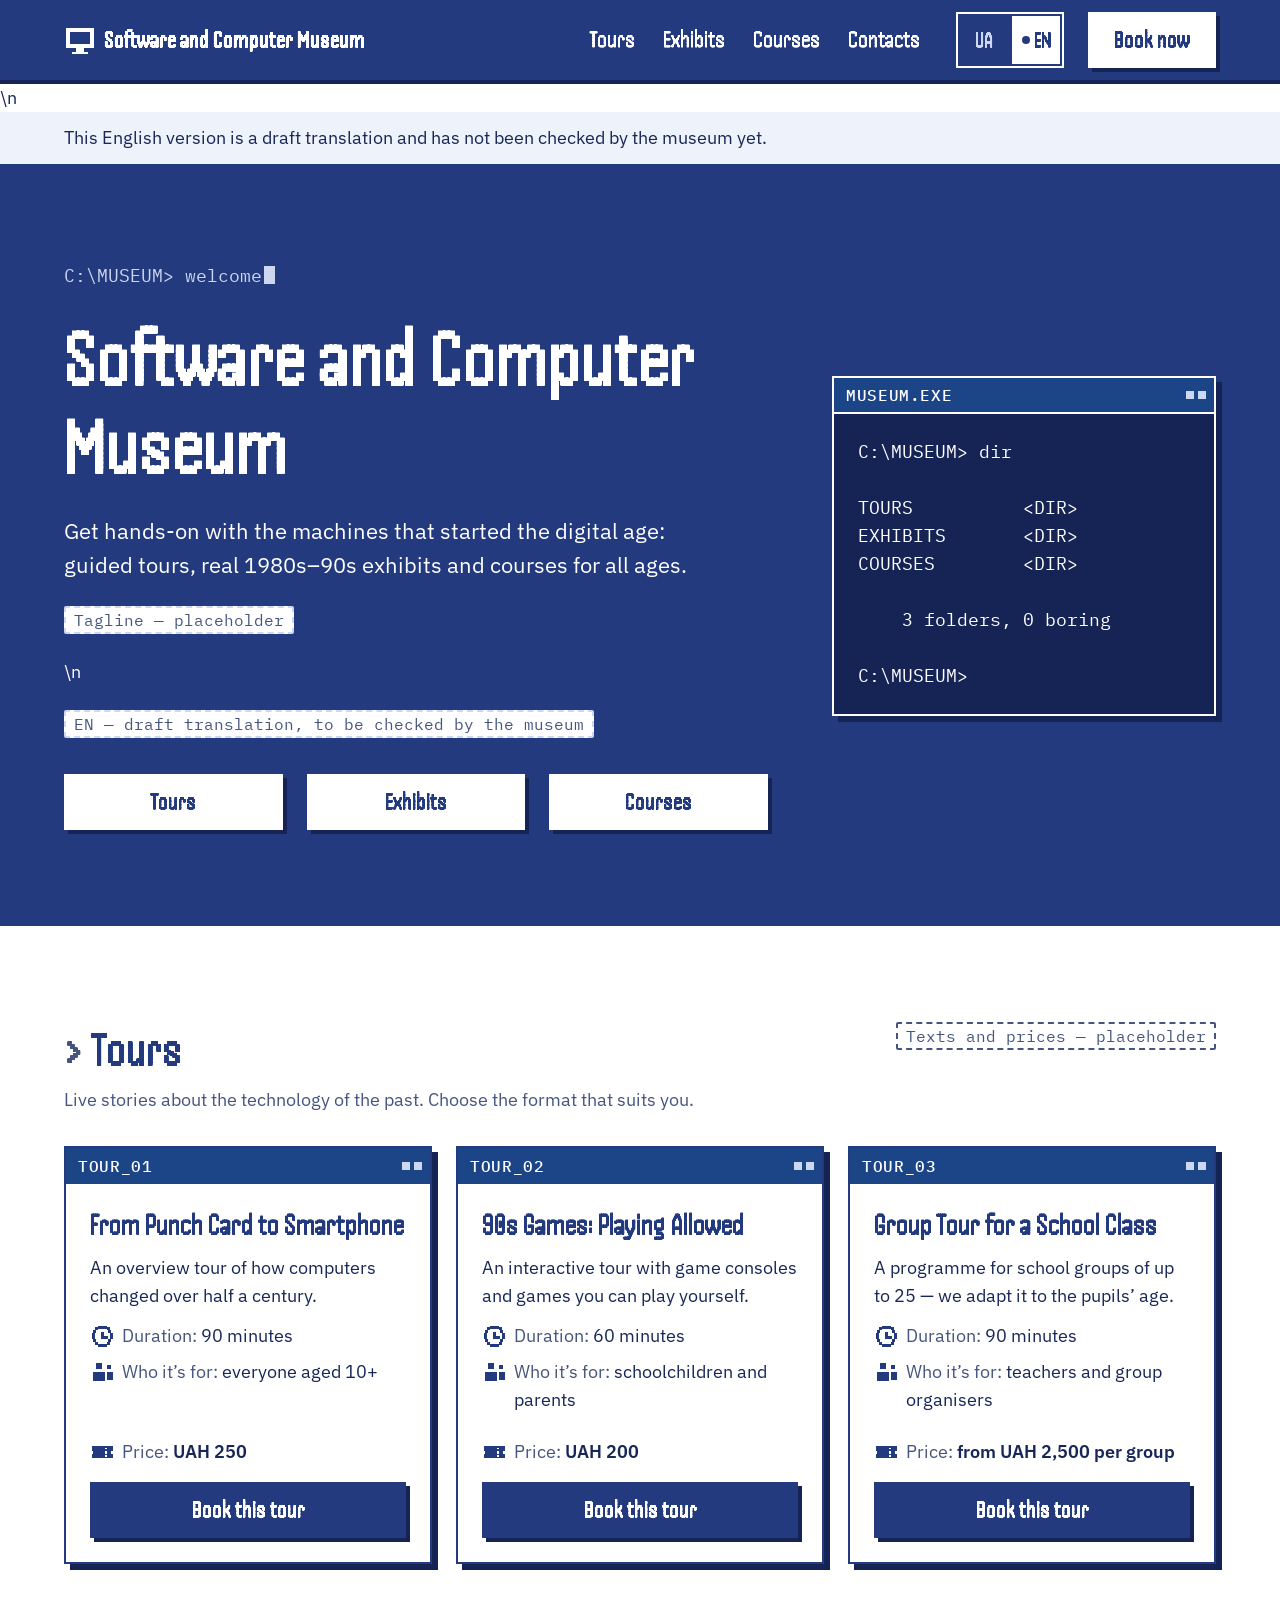
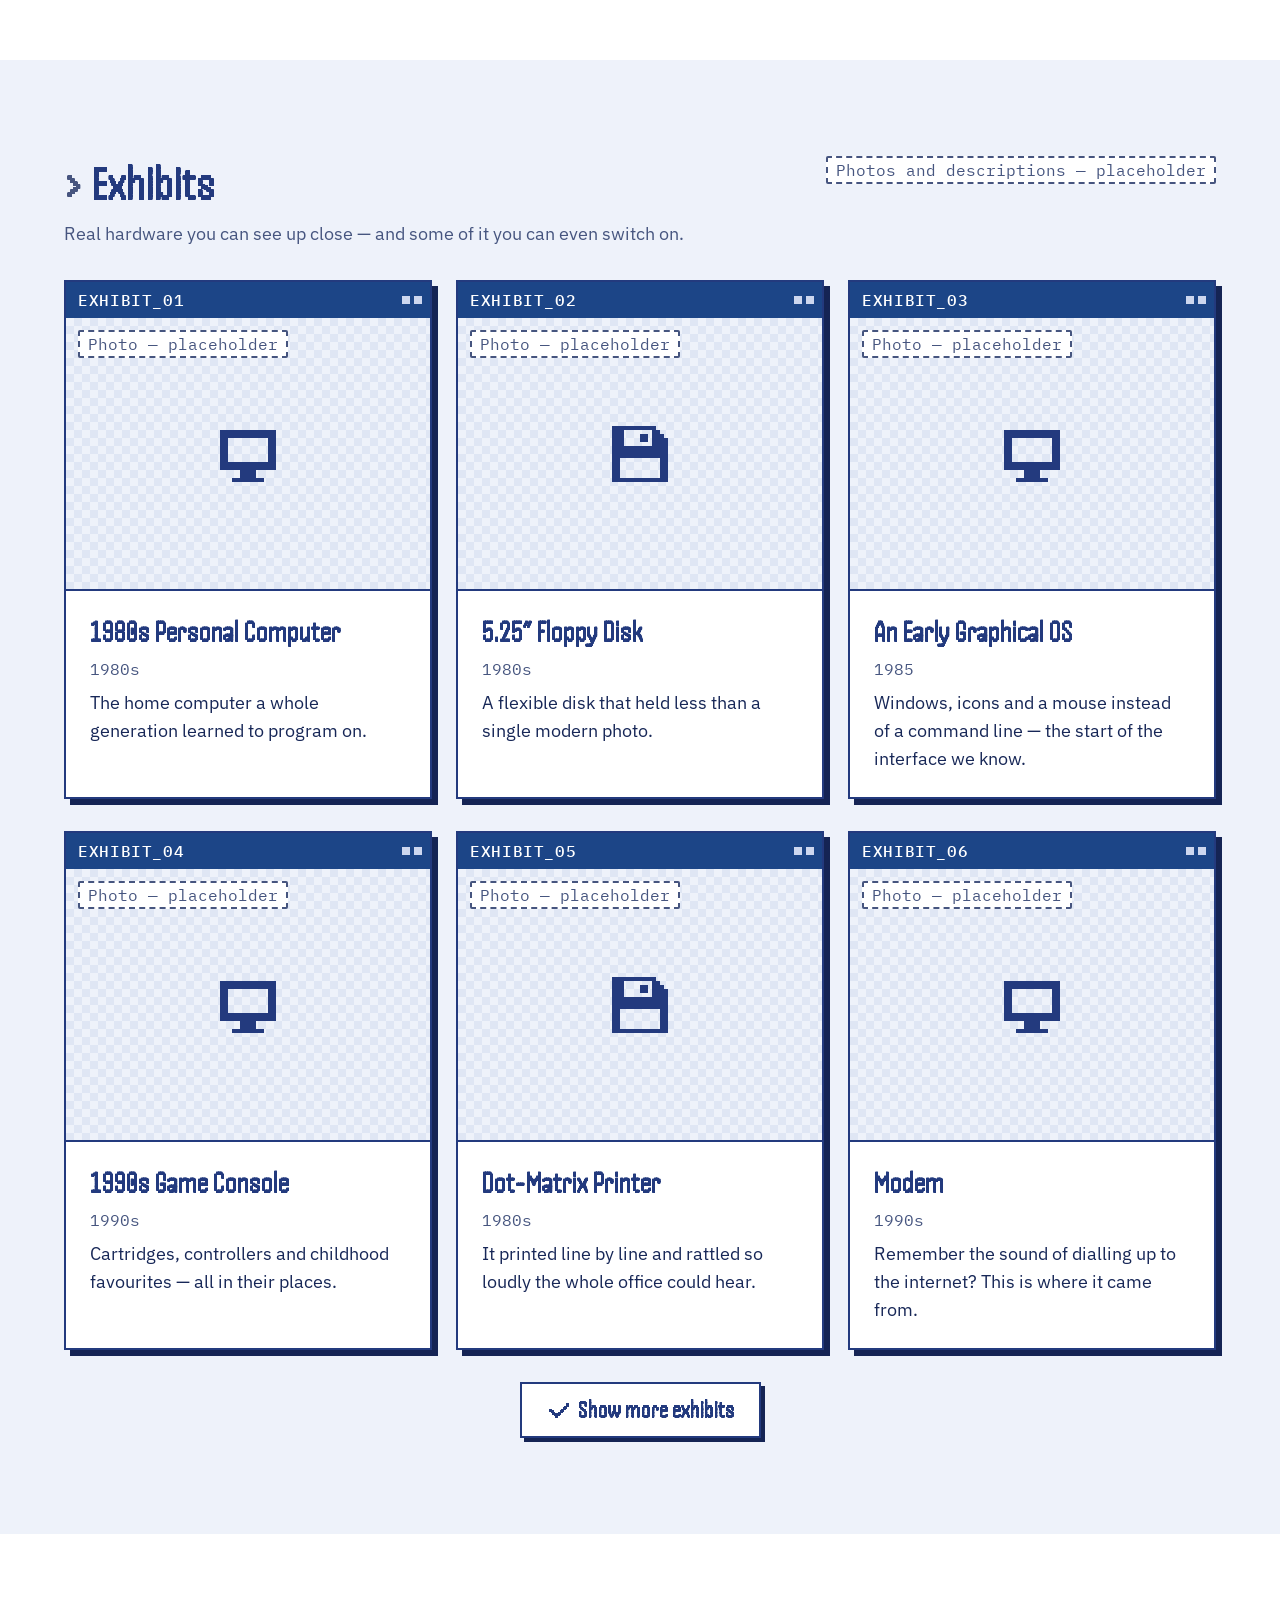
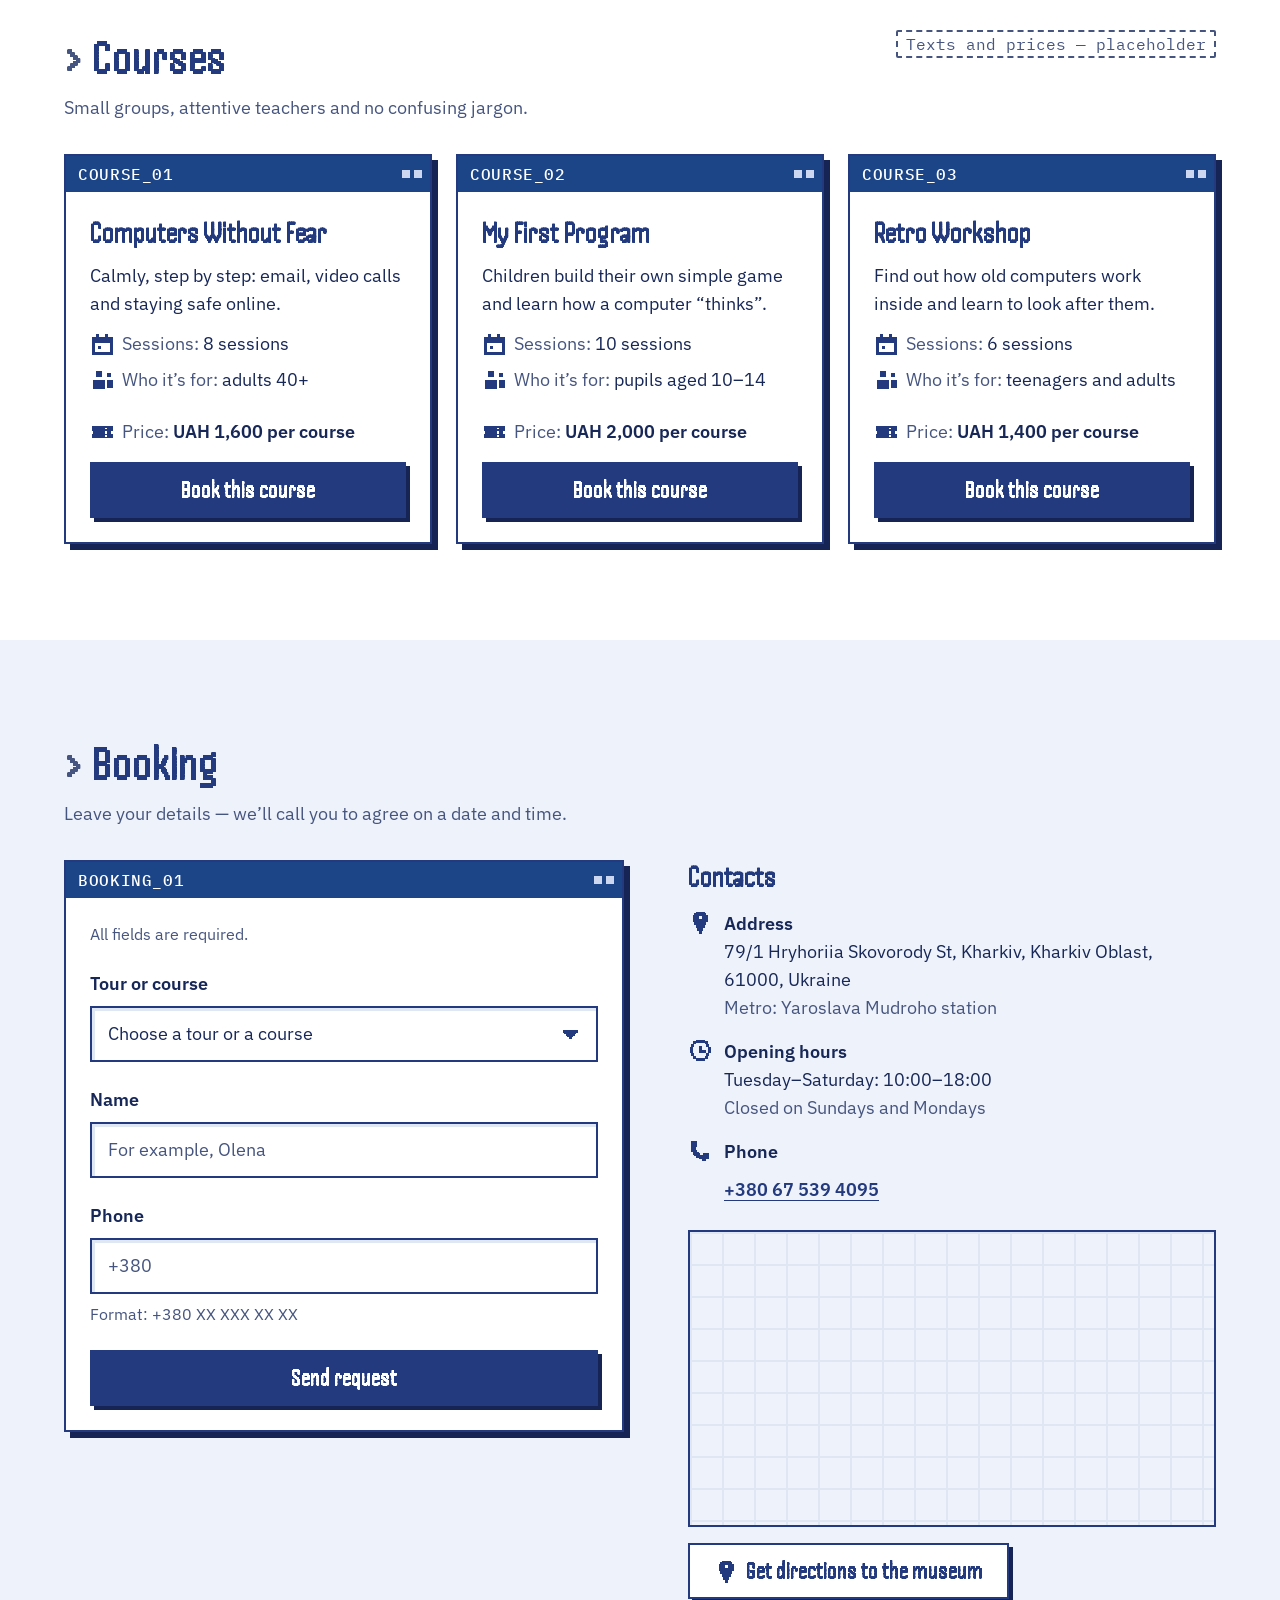
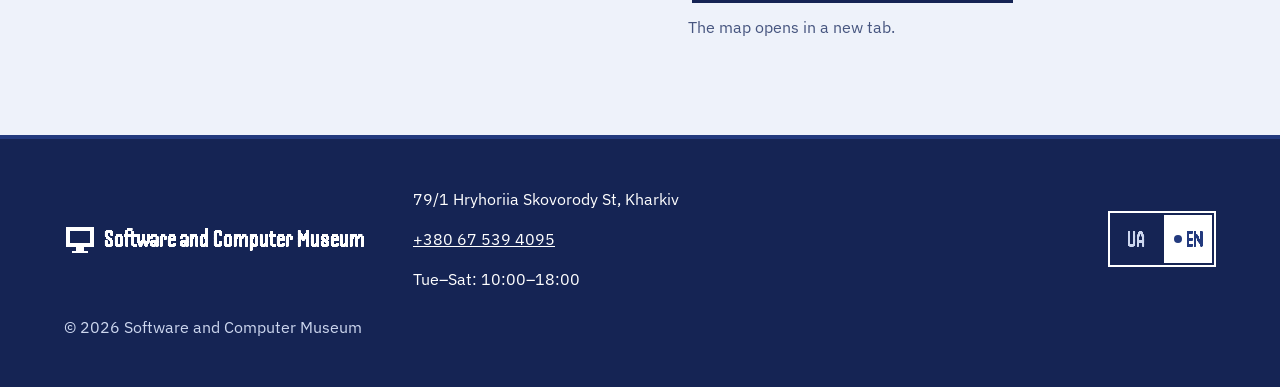
==== commit e8939564: "Додати три приховані експонати-заглушки під кнопку «Показати більше» Експонати 07–09 у сітці (UA та " ====
--- a/en/index.html
+++ b/en/index.html
@@ -232,6 +232,43 @@
         </div>
       </article>
 
+      <!-- Placeholders 07–09: hidden until "Show more exhibits" is pressed. -->
+      <article class="scm-window mus-exhibit-extra" hidden>
+        <div class="scm-window__bar" aria-hidden="true"><span>EXHIBIT_07</span><span class="scm-window__controls"><span></span><span></span></span></div>
+        <div class="mus-exhibit">
+          <div class="scm-exhibit__photo" role="img" aria-label="A cassette recorder for storing programs next to a home computer on display at the museum"><span class="scm-placeholder-tag">Photo — placeholder</span><svg class="mus-ico mus-ico--xl" viewBox="0 0 16 16" fill="currentColor" aria-hidden="true"><path d="M1 1h11v1h1v1h1v1h1v11H1zM4 2v4h7V2zM3 9v5h10V9zM8 3h2v2H8z"/></svg></div>
+          <div class="scm-window__body">
+            <h3 class="scm-window__title">Cassette Data Drive</h3>
+            <p class="scm-exhibit__year">1980s</p>
+            <p>Programs were saved on ordinary audio cassettes and took minutes to load.</p>
+          </div>
+        </div>
+      </article>
+
+      <article class="scm-window mus-exhibit-extra" hidden>
+        <div class="scm-window__bar" aria-hidden="true"><span>EXHIBIT_08</span><span class="scm-window__controls"><span></span><span></span></span></div>
+        <div class="mus-exhibit">
+          <div class="scm-exhibit__photo" role="img" aria-label="A ball mouse and mouse pad on display at the museum"><span class="scm-placeholder-tag">Photo — placeholder</span><svg class="mus-ico mus-ico--xl" viewBox="0 0 16 16" fill="currentColor" aria-hidden="true"><path d="M1 2h14v10H1zM3 4v6h10V4zM6 12h4v2H6zM4 14h8v1H4z"/></svg></div>
+          <div class="scm-window__body">
+            <h3 class="scm-window__title">Ball Mouse</h3>
+            <p class="scm-exhibit__year">1990s</p>
+            <p>Every so often you had to take the ball out and clean it, or the pointer would stick.</p>
+          </div>
+        </div>
+      </article>
+
+      <article class="scm-window mus-exhibit-extra" hidden>
+        <div class="scm-window__bar" aria-hidden="true"><span>EXHIBIT_09</span><span class="scm-window__controls"><span></span><span></span></span></div>
+        <div class="mus-exhibit">
+          <div class="scm-exhibit__photo" role="img" aria-label="A 1990s portable computer with its lid open on display at the museum"><span class="scm-placeholder-tag">Photo — placeholder</span><svg class="mus-ico mus-ico--xl" viewBox="0 0 16 16" fill="currentColor" aria-hidden="true"><path d="M1 2h14v10H1zM3 4v6h10V4zM6 12h4v2H6zM4 14h8v1H4z"/></svg></div>
+          <div class="scm-window__body">
+            <h3 class="scm-window__title">Portable Computer</h3>
+            <p class="scm-exhibit__year">1990s</p>
+            <p>Early laptops weighed several kilos and ran on battery for only a short while.</p>
+          </div>
+        </div>
+      </article>
+
       <!-- Add exhibits beyond six here with class mus-exhibit-extra and the hidden attribute:
            the "Show more exhibits" button reveals them (js/exhibits.js). -->
     </div>
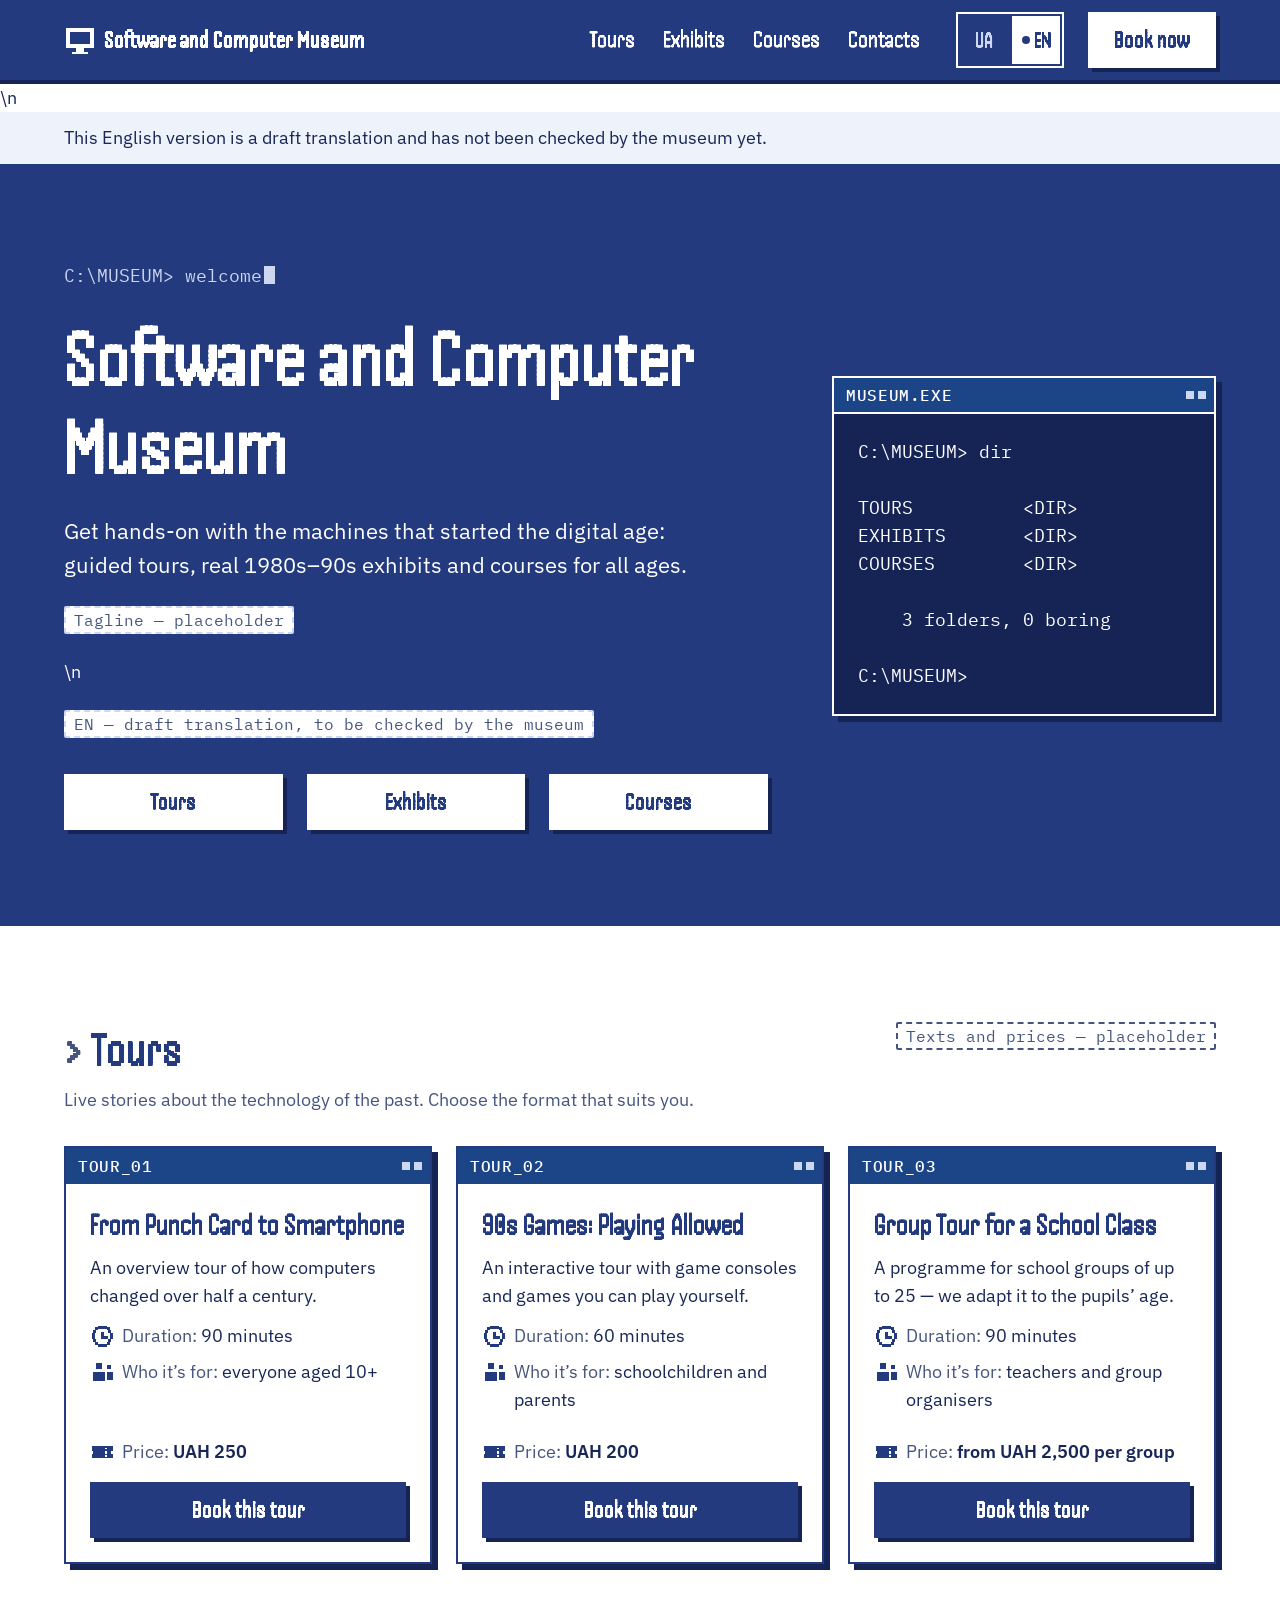
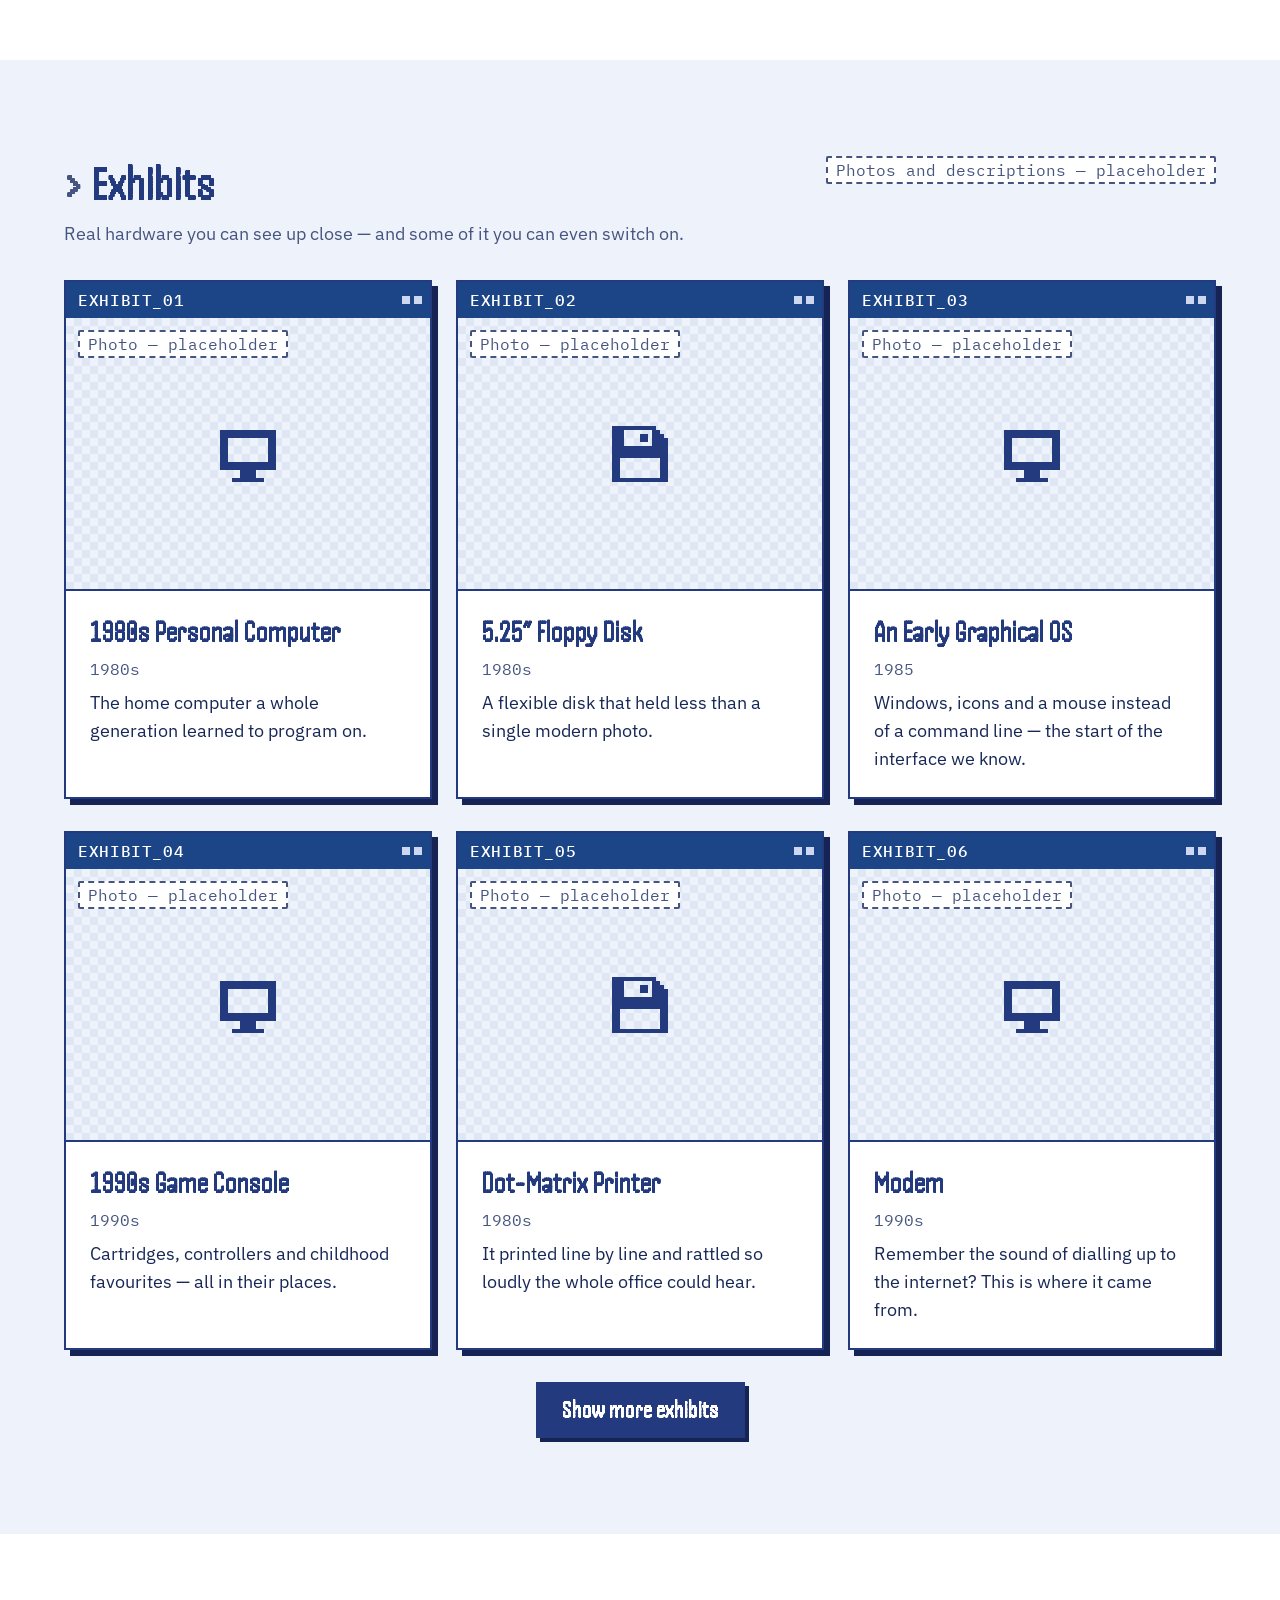
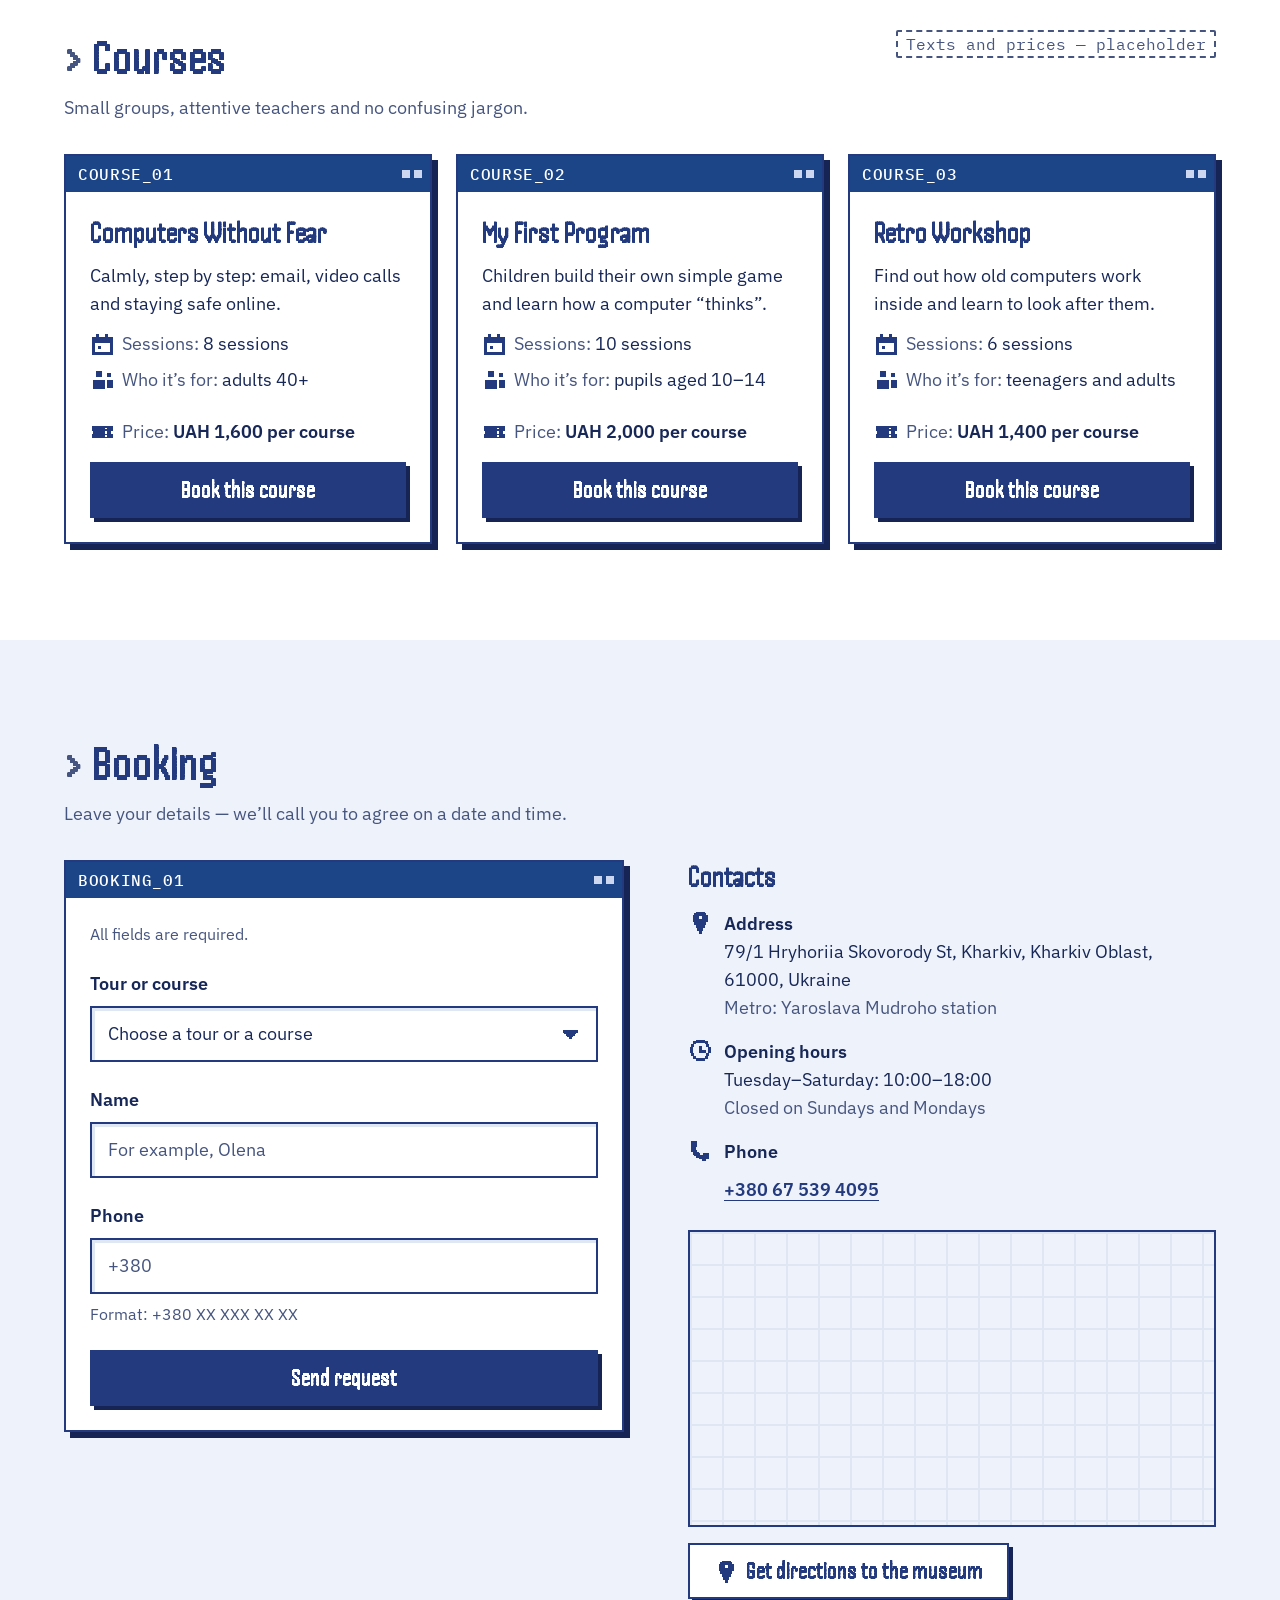
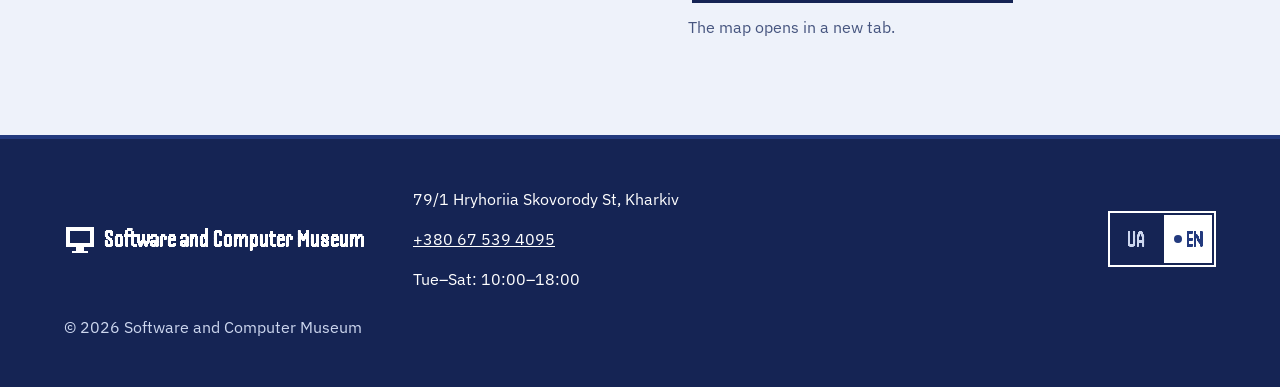
==== commit 417d9ead: "Оформити кнопку «Показати більше» за правилом ТЗ На світлому фоні блоку «Експонати» кнопка тепер осн" ====
--- a/en/index.html
+++ b/en/index.html
@@ -273,7 +273,7 @@
            the "Show more exhibits" button reveals them (js/exhibits.js). -->
     </div>
     <div class="mus-more">
-      <button type="button" class="scm-btn scm-btn--secondary" id="exhibits-more" aria-controls="exhibits-grid" aria-disabled="true"
+      <button type="button" class="scm-btn scm-btn--primary" id="exhibits-more" aria-controls="exhibits-grid" aria-disabled="true"
               data-label-more="Show more exhibits" data-label-done="All exhibits shown">
         <svg class="mus-ico" viewBox="0 0 16 16" fill="currentColor" aria-hidden="true"><path d="M13 3h2v3h-1v1h-1v1h-1v1h-1v1h-1v1H9v1H8v1H6v-1H5v-1H4v-1H3V9H2V7h2v1h1v1h1v1h2V9h1V8h1V7h1V6h1V5h1z"/></svg>
         <span>All exhibits shown</span>
--- a/css/site.css
+++ b/css/site.css
@@ -11,6 +11,7 @@
 
 /* Inline pixel icons (16×16 grid, fill = currentColor) */
 .mus-ico { width: var(--icon-sm); height: var(--icon-sm); flex: none; display: block; color: var(--brand-primary); shape-rendering: crispEdges; }
+.mus-ico[hidden] { display: none; }
 .mus-ico--lg { width: var(--icon-md); height: var(--icon-md); }
 .mus-ico--xl { width: var(--icon-xl); height: var(--icon-xl); }
 .scm-header .mus-ico, .scm-footer .mus-ico, .scm-on-brand .mus-ico, .scm-field__error .mus-ico, .scm-form__fail .mus-ico { color: var(--on-brand); }
